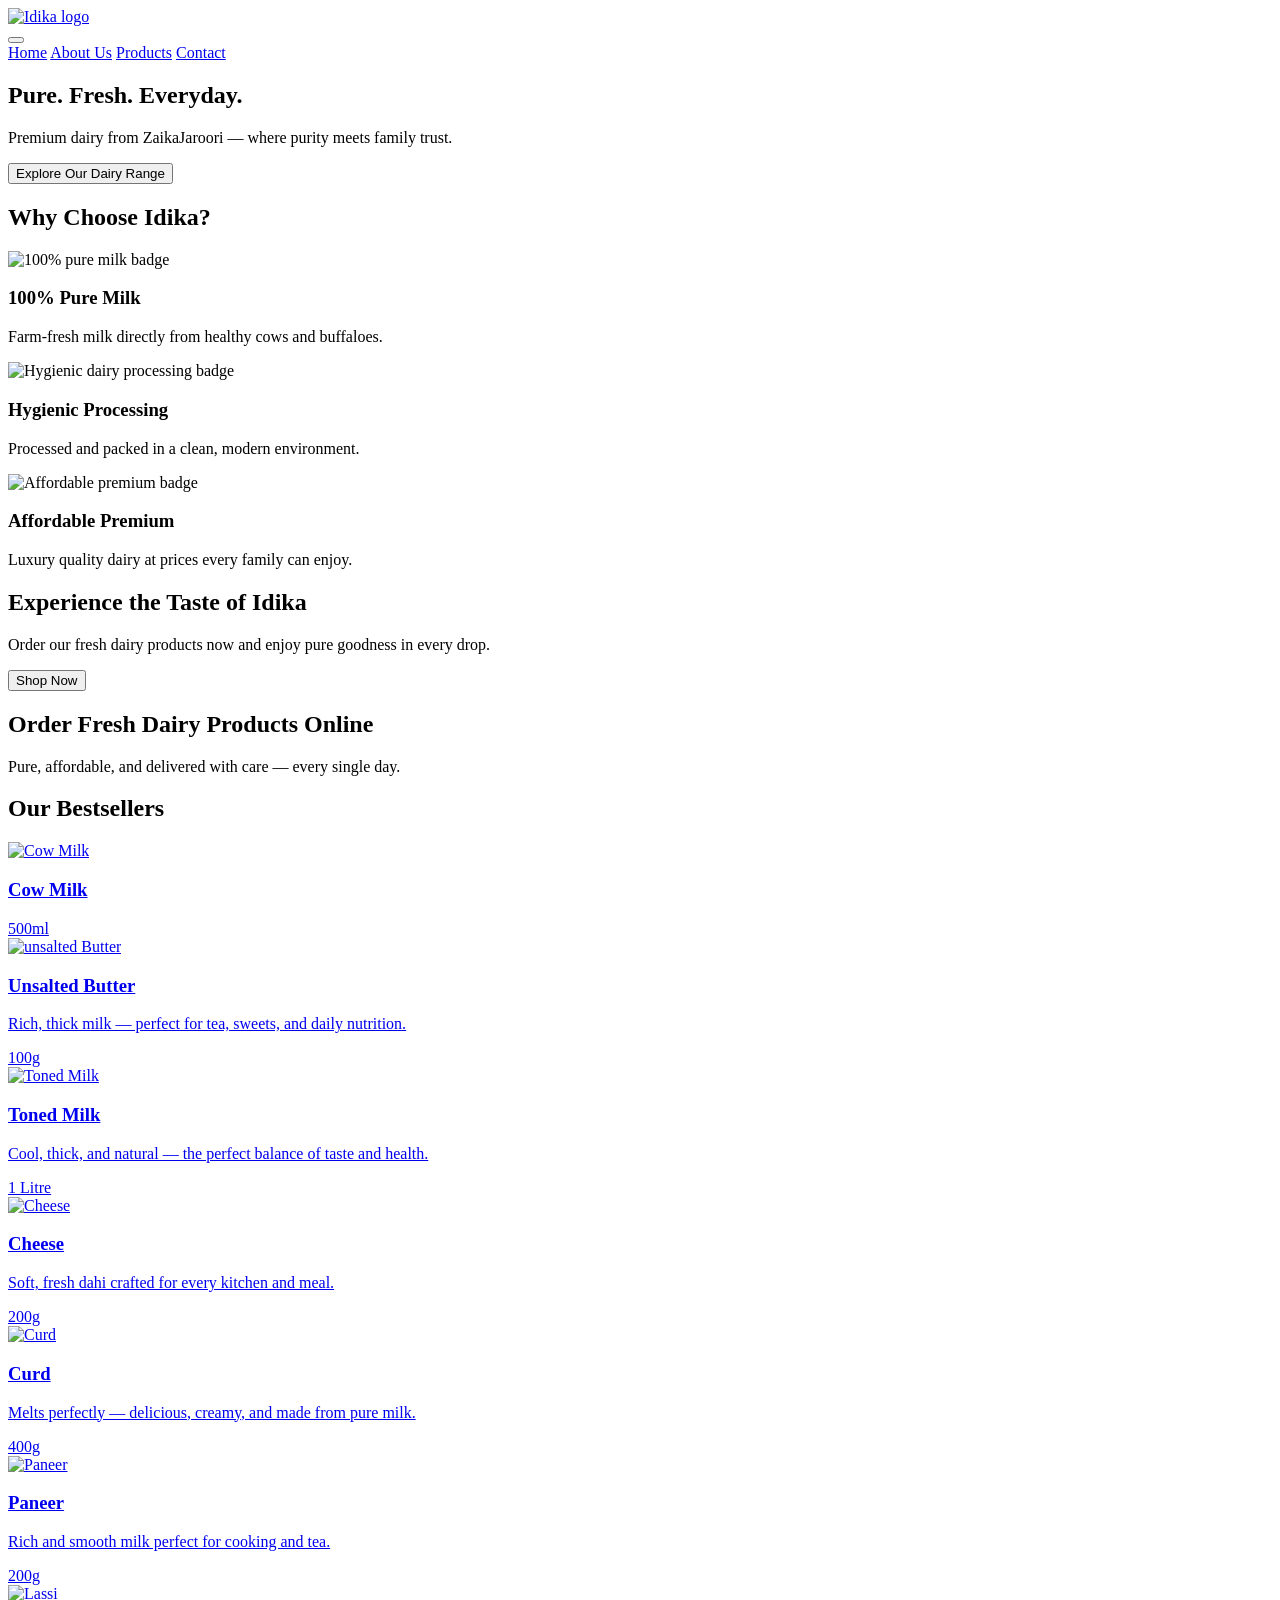
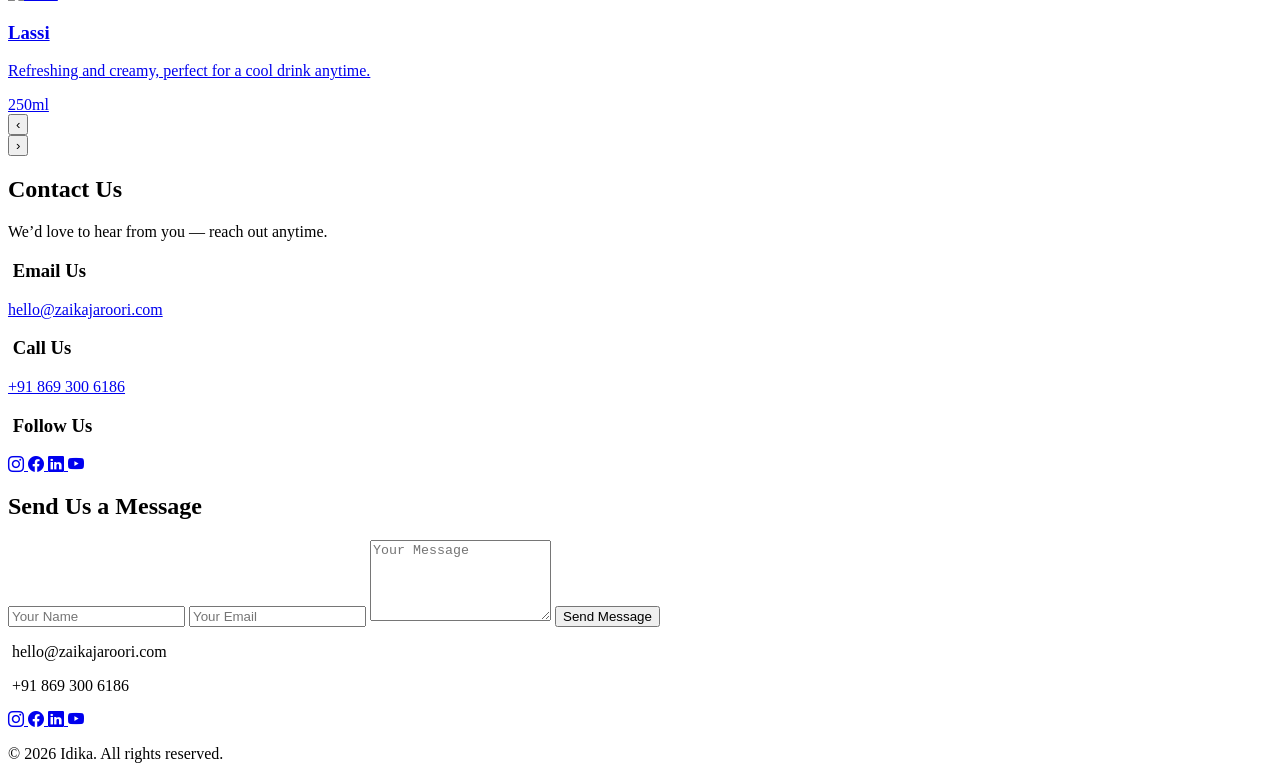
==== index.html @ f8cdfc51 "Add files via upload" ====
<!DOCTYPE html>
<html lang="en">

<head>
    <meta charset="UTF-8">
    <meta name="viewport" content="width=device-width, initial-scale=1.0">
    <title>Idika | Pure. Fresh. Everyday.</title>
    <link rel="icon" type="image/x-icon" href="/our-brands/idika/assets/images/favicon.png">
    <!-- Bootstrap Icons CDN -->
    <link rel="stylesheet" href="https://cdn.jsdelivr.net/npm/bootstrap-icons@1.10.5/font/bootstrap-icons.css">
    <link rel="stylesheet" href="/our-brands/idika/assets/css/style.css">

</head>

<body>

    <header>
        <div class="header-inner">
            <div class="logo">
                <a href="/our-brands/idika/index.html">
                    <img src="/our-brands/idika/assets/images/logo.png" alt="Idika logo">
                </a>
            </div>
            <button class="nav-toggle" aria-expanded="false" aria-label="Toggle navigation">
                <span></span>
                <span></span>
                <span></span>
            </button>
            <nav>
                <a class="active" aria-current="page" href="/our-brands/idika/index.html">Home</a>
                <a href="/our-brands/idika/about-us/about-us.html">About Us</a>
                <a href="/our-brands/idika/products/products.html">Products</a>
                <!--<a href="#shop-online">Shop Online</a>-->
                <a href="/our-brands/idika/contact/contact.html">Contact</a>
            </nav>
        </div>
    </header>

  

    <div class="hero" id="about">
        <h2>Pure. Fresh. Everyday.</h2>
        <p>Premium dairy from ZaikaJaroori — where purity meets family trust.</p>
        <button onclick="location.href='/products'">Explore Our Dairy Range</button>
    </div>

    <section>
        <h2>Why Choose Idika?</h2>
        <div class="features">
            <div class="feature">
                <img class="feature-badge" src="/our-brands/idika/assets/images/100%25-pure-milk-badge.png"
                    alt="100% pure milk badge">
                <h3>100% Pure Milk</h3>
                <p>Farm-fresh milk directly from healthy cows and buffaloes.</p>
            </div>
            <div class="feature">
                <img class="feature-badge" src="/our-brands/idika/assets/images/hygienic-dairy-processing-badge.png"
                    alt="Hygienic dairy processing badge">
                <h3>Hygienic Processing</h3>
                <p>Processed and packed in a clean, modern environment.</p>
            </div>
            <div class="feature">
                <img class="feature-badge" src="/our-brands/idika/assets/images/affordable-premium-dairy-badge.png"
                    alt="Affordable premium badge">
                <h3>Affordable Premium</h3>
                <p>Luxury quality dairy at prices every family can enjoy.</p>
            </div>
        </div>
    </section>

    <div class="cta">
        <h2>Experience the Taste of Idika</h2>
        <p>Order our fresh dairy products now and enjoy pure goodness in every drop.</p>
        <button onclick="location.href='/shop'">Shop Now</button>
    </div>

    <div class="product-banner" id="products">
        <h2>Order Fresh Dairy Products Online</h2>
        <p>Pure, affordable, and delivered with care — every single day.</p>
    </div>


    <div class="carousels-container">

        <h2>Our Bestsellers</h2>
        <div class="carousel-stage" id="carousel-stage">
            <div class="carousel-card" id="card-0">
                <a class="carousel-product" href="/our-brands/idika/products/cow-milk.html">
                    <img src="/our-brands/idika/assets/images/idika-cow-milk.png" alt="Cow Milk">
                    <div class="product-info">
                        <h3>Cow Milk</h3>
                        <p></p>
                        <span>500ml</span>
                    </div>
                </a>
            </div>
            <div class="carousel-card" id="card-1">
                <a class="carousel-product" href="/our-brands/idika/products/unsalted-butter.html">
                    <img src="/our-brands/idika/assets/images/idika-unsalted-butter.png" alt="unsalted Butter">
                    <div class="product-info">
                        <h3>Unsalted Butter</h3>
                        <p>Rich, thick milk — perfect for tea, sweets, and daily nutrition.</p>
                        <span>100g</span>
                    </div>
                </a>
            </div>
            <div class="carousel-card" id="card-2">
                <a class="carousel-product" href="/our-brands/idika/products/toned-milk.html">
                    <img src="/our-brands/idika/assets/images/idika-toned-milk.png" alt="Toned Milk">
                    <div class="product-info">
                        <h3>Toned Milk</h3>
                        <p>Cool, thick, and natural — the perfect balance of taste and health.</p>
                        <span>1 Litre</span>
                    </div>
                </a>
            </div>
            <div class="carousel-card" id="card-3">
                <a class="carousel-product" href="/our-brands/idika/products/cheese.html">
                    <img src="/our-brands/idika/assets/images/idika-cheese.png" alt="Cheese">
                    <div class="product-info">
                        <h3>Cheese</h3>
                        <p>Soft, fresh dahi crafted for every kitchen and meal.</p>
                        <span>200g</span>
                    </div>
                </a>
            </div>
            <div class="carousel-card" id="card-4">
                <a class="carousel-product" href="/our-brands/idika/products/curd.html">
                    <img src="/our-brands/idika/assets/images/idika-curd.png" alt="Curd">
                    <div class="product-info">
                        <h3>Curd</h3>
                        <p>Melts perfectly — delicious, creamy, and made from pure milk.</p>
                        <span>400g</span>
                    </div>
                </a>
            </div>
            <div class="carousel-card" id="card-5">
                <a class="carousel-product" href="/our-brands/idika/products/paneer.html">
                    <img src="/our-brands/idika/assets/images/idika-paneer.png" alt="Paneer">
                    <div class="product-info">
                        <h3>Paneer</h3>
                        <p>Rich and smooth milk perfect for cooking and tea.</p>
                        <span>200g</span>
                    </div>
                </a>
            </div>
            <div class="carousel-card" id="card-6">
                <a class="carousel-product" href="/our-brands/idika/products/lassi.html">
                    <img src="/our-brands/idika/assets/images/idika-lassi.png" alt="Lassi">
                    <div class="product-info">
                        <h3>Lassi</h3>
                        <p>Refreshing and creamy, perfect for a cool drink anytime.</p>
                        <span>250ml</span>
                    </div>
                </a>
            </div>
        </div>

        <div class="carousel-controls">
            <button id="prev-btn" class="nav-btn">‹</button>

            <div class="pagination-indicators" id="pagination-dots">
            </div>

            <button id="next-btn" class="nav-btn">›</button>
        </div>
    </div>
    <script>
        const stage = document.getElementById("carousel-stage");
        const cards = Array.from(stage.querySelectorAll(".carousel-card"));
        const dotsContainer = document.getElementById("pagination-dots");
        let activeIndex = 0;
        const total = cards.length;

        // 1. Initial Render (Run Once)
        function init() {
            cards.forEach((card, index) => {
                card.id = `card-${index}`;

                const link = card.querySelector('a.carousel-product');
                card.addEventListener('click', () => {
                    if (link && link.href) {
                        window.open(link.href, '_self');
                    } else {
                        activeIndex = index;
                        update();
                    }
                });

                const dot = document.createElement("div");
                dot.className = "dot";
                dot.id = `dot-${index}`;
                dot.onclick = () => {
                    activeIndex = index;
                    update();
                };
                dotsContainer.appendChild(dot);
            });

            update(); // First placement
        }

        // 2. The "Update" function (Triggers the smooth transition)
        function update() {
            cards.forEach((_, index) => {
                const card = document.getElementById(`card-${index}`);
                const dot = document.getElementById(`dot-${index}`);

                // Circular Offset Math
                let offset = index - activeIndex;
                if (offset > Math.floor(total / 2)) offset -= total;
                if (offset < -Math.floor(total / 2)) offset += total;

                // Apply classes based on offset
                let positionClass = "hidden";
                if (offset === 0) positionClass = "active";
                else if (offset === -1) positionClass = "left";
                else if (offset === 1) positionClass = "right";
                else if (offset < -1) positionClass = "far-left";
                else if (offset > 1) positionClass = "far-right";

                card.className = `carousel-card ${positionClass}`;
                dot.className = `dot ${index === activeIndex ? "active" : ""}`;
            });
        }

        // Navigation
        const next = () => {
            activeIndex = (activeIndex + 1) % total;
            update();
        };
        const prev = () => {
            activeIndex = (activeIndex - 1 + total) % total;
            update();
        };

        document.getElementById("next-btn").onclick = next;
        document.getElementById("prev-btn").onclick = prev;

        // Autoplay for 3D carousel
        let autoplayInterval = null;
        function startAutoplay() {
            if (autoplayInterval) return;
            autoplayInterval = setInterval(next, 4000);
        }
        function stopAutoplay() {
            clearInterval(autoplayInterval);
            autoplayInterval = null;
        }
        // Pause on hover
        const carouselsContainer = document.querySelector('.carousels-container');
        if (carouselsContainer) {
            carouselsContainer.addEventListener('mouseenter', stopAutoplay);
            carouselsContainer.addEventListener('mouseleave', startAutoplay);
        }

        // Keyboard Support
        window.addEventListener("keydown", (e) => {
            if (e.key === "ArrowRight") next();
            if (e.key === "ArrowLeft") prev();
        });

        init();
        startAutoplay();

    </script>


    <div class="hero" id="contact">
        <h2>Contact Us</h2>
        <p>We’d love to hear from you — reach out anytime.</p>
    </div>

    <section class="contact-info">
        <div class="contact-card">
            <h3> <img src="/our-brands/idika/assets/images/email-us.png" alt=""> Email Us</h3>
            <p><a href="mailto:hello@zaikajaroori.com">hello@zaikajaroori.com</a></p>
        </div>

        <div class="contact-card">
            <h3> <img src="/our-brands/idika/assets/images/call-us.png" alt=""> Call Us</h3>
            <p><a href="tel:+918693006186">+91 869 300 6186</a></p>
        </div>

        <div class="contact-card">
            <h3> <img src="/our-brands/idika/assets/images/follow-us.png" alt=""> Follow Us</h3>
            <p>
                <a aria-label="Instagram" href="https://www.instagram.com/Zaikajaroori" target="_blank">
                    <i class="bi bi-instagram social-icon" aria-hidden="true"></i>
                </a>
                <a aria-label="Facebook" href="https://www.facebook.com/Zaikajaroori" target="_blank">
                    <i class="bi bi-facebook social-icon" aria-hidden="true"></i>
                </a>
                <a aria-label="LinkedIn" href="https://www.linkedin.com/company/Zaikajaroori" target="_blank">
                    <i class="bi bi-linkedin social-icon" aria-hidden="true"></i>
                </a>
                <a aria-label="YouTube" href="https://www.youtube.com/@Zaikajaroori" target="_blank">
                    <i class="bi bi-youtube social-icon" aria-hidden="true"></i>
                </a>
            </p>
        </div>
    </section>

    <section class="form-section">
        <h2>Send Us a Message</h2>
        <form onsubmit="event.preventDefault(); alert('Message sent successfully!');">
            <input type="text" placeholder="Your Name" required>
            <input type="email" placeholder="Your Email" required>
            <textarea rows="5" placeholder="Your Message" required></textarea>
            <button type="submit">Send Message</button>
        </form>

    </section>

    <footer>
        <p> <img src="/our-brands/idika/assets/images/email-us.png" alt=""> hello@zaikajaroori.com </p>
        <p> <img src="/our-brands/idika/assets/images/call-us.png" alt=""> +91 869 300 6186</p>
        <p>
            <a aria-label="Instagram" href="https://www.instagram.com/Zaikajaroori" target="_blank">
                <i class="bi bi-instagram social-icon" aria-hidden="true"></i>
            </a>
            <a aria-label="Facebook" href="https://www.facebook.com/Zaikajaroori" target="_blank">
                <i class="bi bi-facebook social-icon" aria-hidden="true"></i>
            </a>
            <a aria-label="LinkedIn" href="https://www.linkedin.com/company/Zaikajaroori" target="_blank">
                <i class="bi bi-linkedin social-icon" aria-hidden="true"></i>
            </a>
            <a aria-label="YouTube" href="https://www.youtube.com/@Zaikajaroori" target="_blank">
                <i class="bi bi-youtube social-icon" aria-hidden="true"></i>
            </a>
        </p>
        <p>© 2026 Idika. All rights reserved.</p>
    </footer>

    <script src="assets/js/script.js"></script>

</body>


</html>
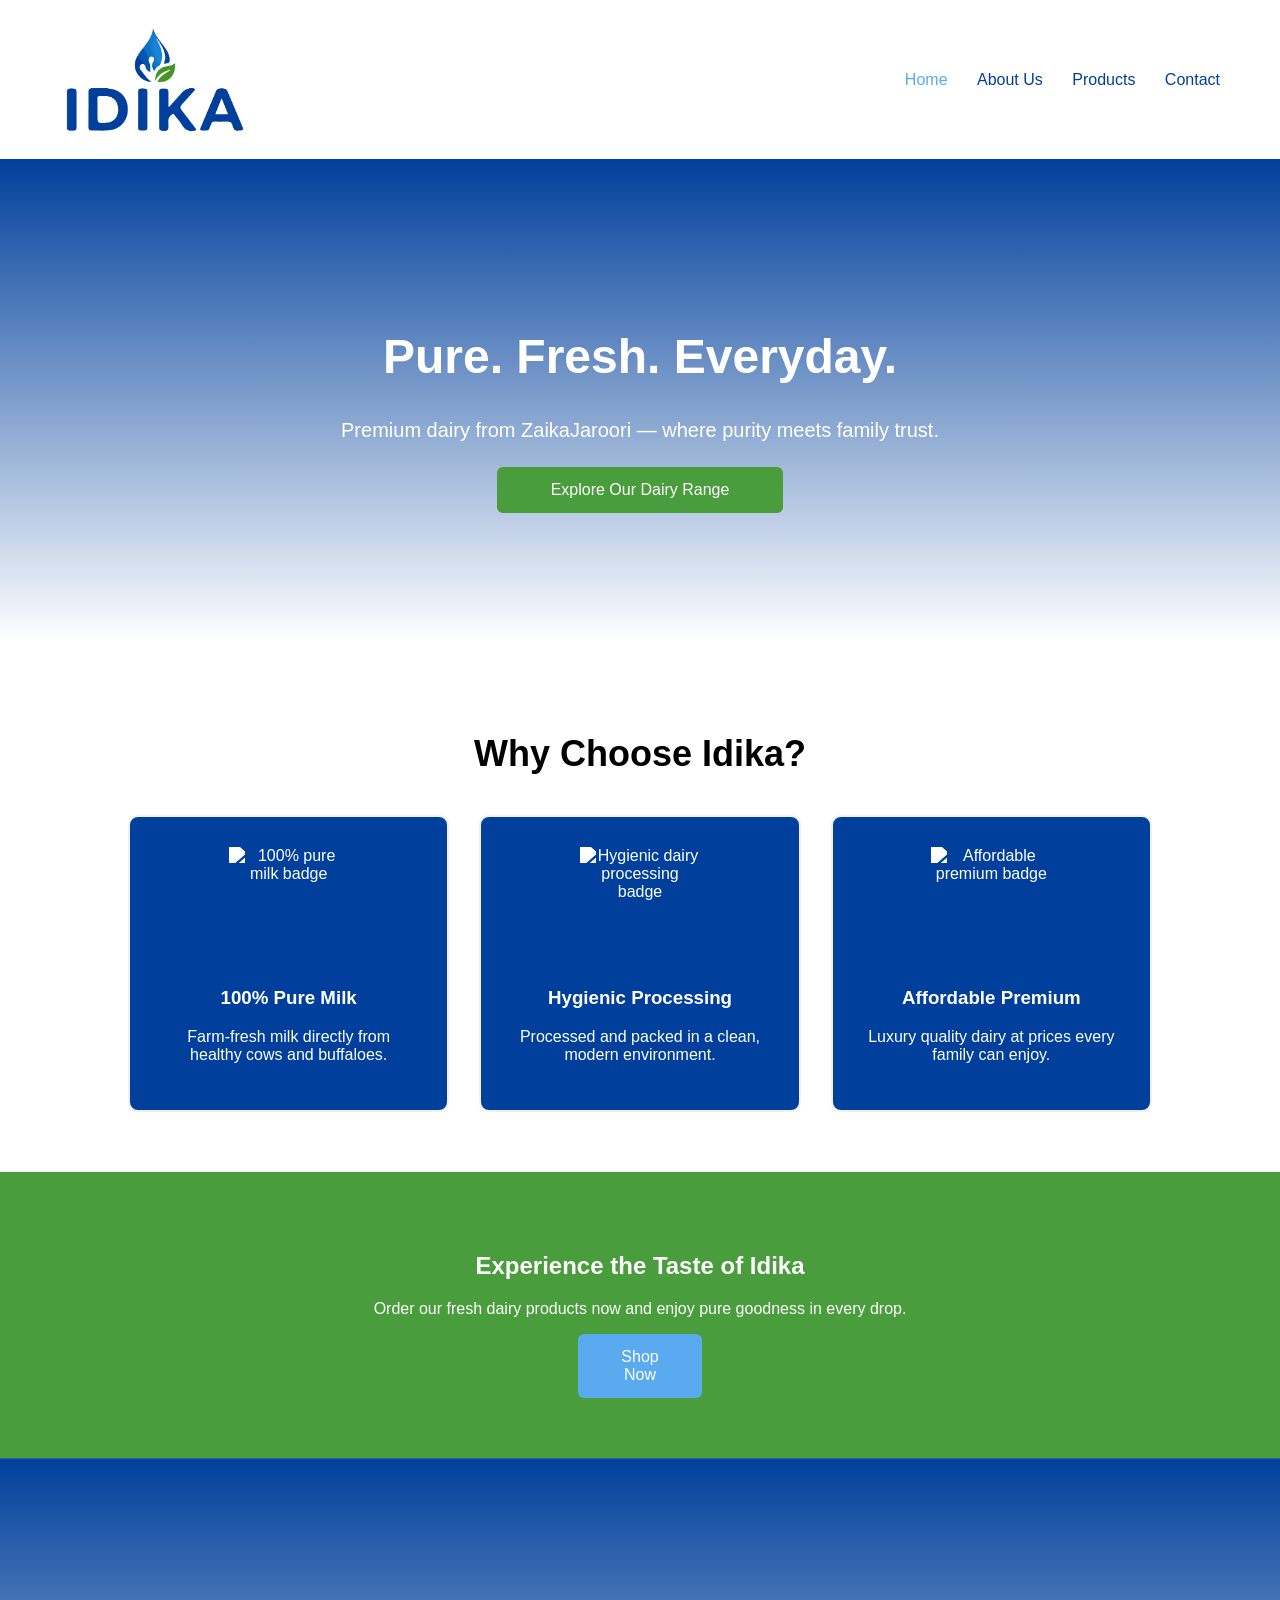
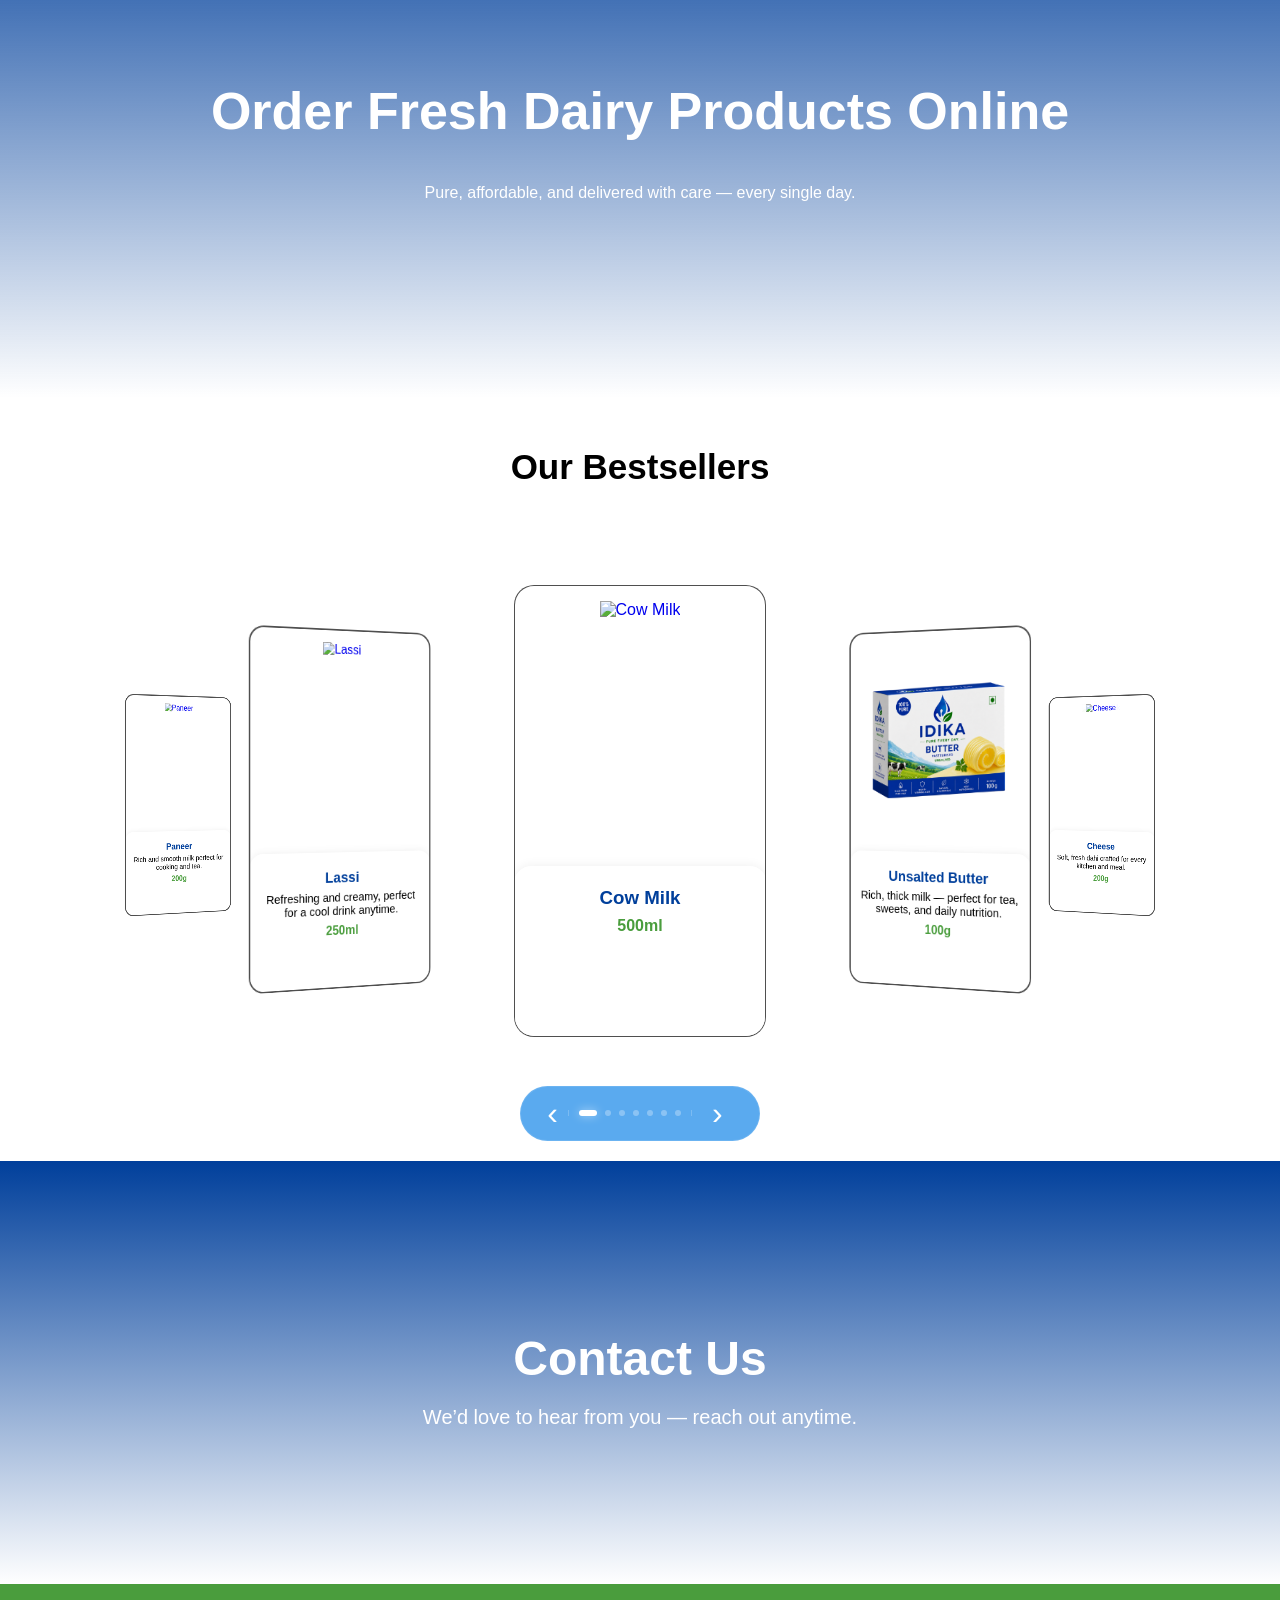
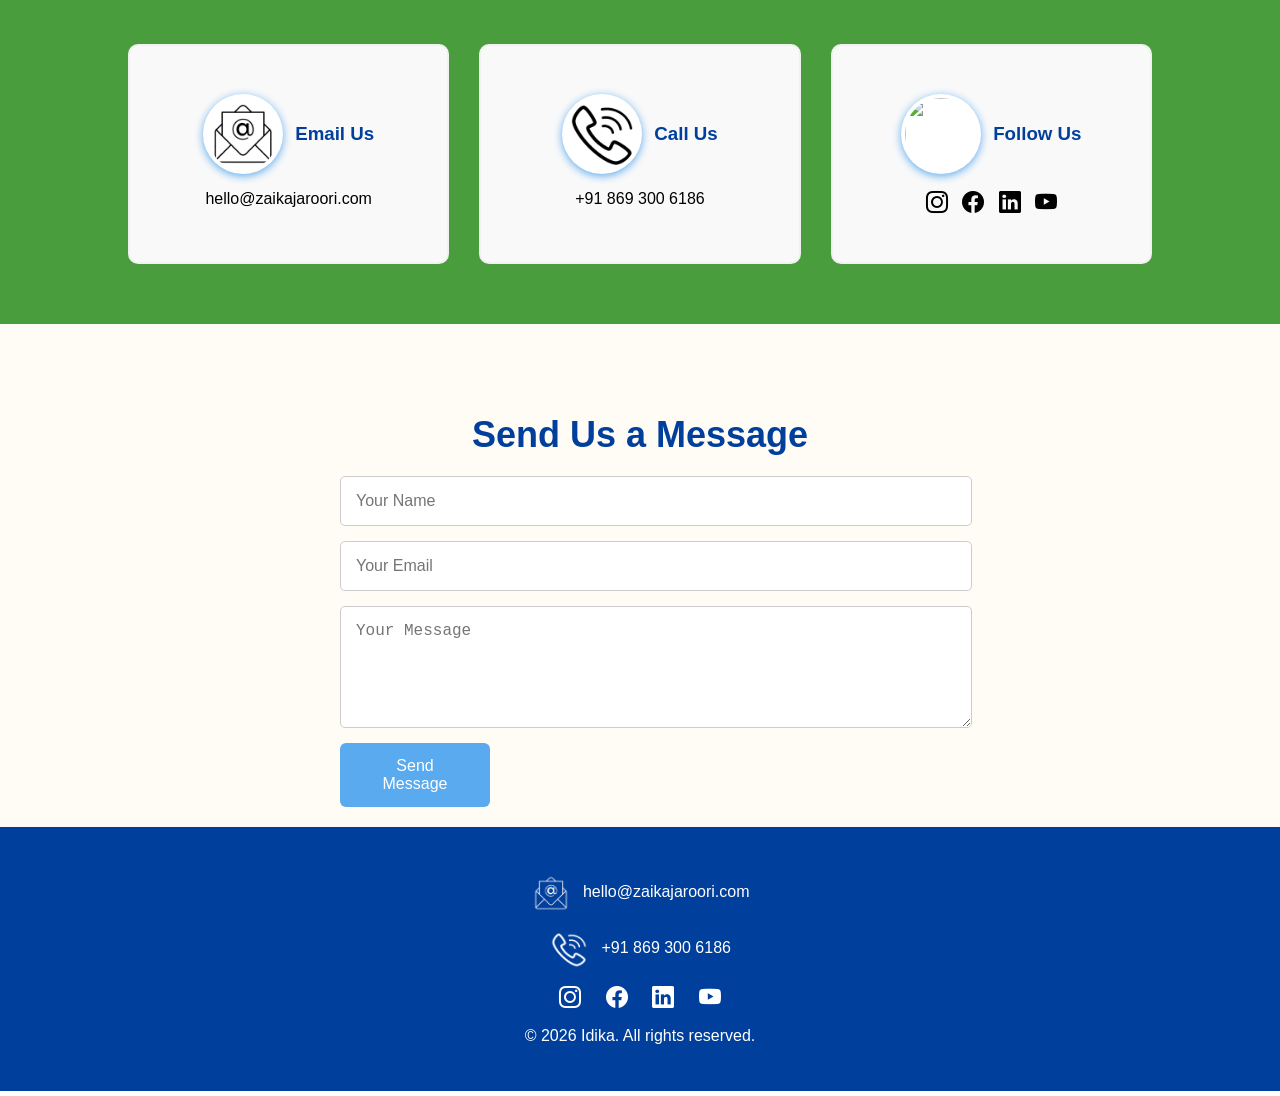
==== commit 83ebeb16: "Add files via upload" ====
--- a/index.html
+++ b/index.html
@@ -5,10 +5,10 @@
     <meta charset="UTF-8">
     <meta name="viewport" content="width=device-width, initial-scale=1.0">
     <title>Idika | Pure. Fresh. Everyday.</title>
-    <link rel="icon" type="image/x-icon" href="/our-brands/idika/assets/images/favicon.png">
+    <link rel="icon" type="image/x-icon" href="./assets/images/favicon.png">
     <!-- Bootstrap Icons CDN -->
     <link rel="stylesheet" href="https://cdn.jsdelivr.net/npm/bootstrap-icons@1.10.5/font/bootstrap-icons.css">
-    <link rel="stylesheet" href="/our-brands/idika/assets/css/style.css">
+    <link rel="stylesheet" href="./assets/css/style.css">
 
 </head>
 
@@ -17,8 +17,8 @@
     <header>
         <div class="header-inner">
             <div class="logo">
-                <a href="/our-brands/idika/index.html">
-                    <img src="/our-brands/idika/assets/images/logo.png" alt="Idika logo">
+                <a href="./index.html">
+                    <img src="./assets/images/logo.png" alt="Idika logo">
                 </a>
             </div>
             <button class="nav-toggle" aria-expanded="false" aria-label="Toggle navigation">
@@ -27,11 +27,11 @@
                 <span></span>
             </button>
             <nav>
-                <a class="active" aria-current="page" href="/our-brands/idika/index.html">Home</a>
-                <a href="/our-brands/idika/about-us/about-us.html">About Us</a>
-                <a href="/our-brands/idika/products/products.html">Products</a>
+                <a class="active" aria-current="page" href="./index.html">Home</a>
+                <a href="./about-us/about-us.html">About Us</a>
+                <a href="./products/products.html">Products</a>
                 <!--<a href="#shop-online">Shop Online</a>-->
-                <a href="/our-brands/idika/contact/contact.html">Contact</a>
+                <a href="./contact/contact.html">Contact</a>
             </nav>
         </div>
     </header>
@@ -96,7 +96,7 @@
             </div>
             <div class="carousel-card" id="card-1">
                 <a class="carousel-product" href="/our-brands/idika/products/unsalted-butter.html">
-                    <img src="/our-brands/idika/assets/images/idika-unsalted-butter.png" alt="unsalted Butter">
+                    <img src="./assets/images/idika-unsalted-butter.png" alt="unsalted Butter">
                     <div class="product-info">
                         <h3>Unsalted Butter</h3>
                         <p>Rich, thick milk — perfect for tea, sweets, and daily nutrition.</p>
@@ -273,12 +273,12 @@
 
     <section class="contact-info">
         <div class="contact-card">
-            <h3> <img src="/our-brands/idika/assets/images/email-us.png" alt=""> Email Us</h3>
+            <h3> <img src="./assets/images/email-us.png" alt=""> Email Us</h3>
             <p><a href="mailto:hello@zaikajaroori.com">hello@zaikajaroori.com</a></p>
         </div>
 
         <div class="contact-card">
-            <h3> <img src="/our-brands/idika/assets/images/call-us.png" alt=""> Call Us</h3>
+            <h3> <img src="./assets/images/call-us.png" alt=""> Call Us</h3>
             <p><a href="tel:+918693006186">+91 869 300 6186</a></p>
         </div>
 
@@ -313,8 +313,8 @@
     </section>
 
     <footer>
-        <p> <img src="/our-brands/idika/assets/images/email-us.png" alt=""> hello@zaikajaroori.com </p>
-        <p> <img src="/our-brands/idika/assets/images/call-us.png" alt=""> +91 869 300 6186</p>
+        <p> <img src="./assets/images/email-us.png" alt=""> hello@zaikajaroori.com </p>
+        <p> <img src="./assets/images/call-us.png" alt=""> +91 869 300 6186</p>
         <p>
             <a aria-label="Instagram" href="https://www.instagram.com/Zaikajaroori" target="_blank">
                 <i class="bi bi-instagram social-icon" aria-hidden="true"></i>
--- a/assets/css/style.css
+++ b/assets/css/style.css
@@ -0,0 +1,2354 @@
+/* Carousel Styles */
+
+
+:root {
+    --glass: rgba(255, 255, 255, 0.1);
+    --glass-border: rgba(255, 255, 255, 0.2);
+    --blur: blur(20px);
+    /* This variable controls the horizontal "spread" */
+    --shift-x: 20vw;
+}
+
+.carousels-container {
+    display: flex;
+    flex-direction: column;
+    align-items: center;
+    justify-content: center;
+    height: max-content;
+    background: #fff;
+    perspective: 2000px;
+    /* Increased for better depth on wide screens */
+    overflow: hidden;
+    color: #000;
+    width: 100%;
+    padding-bottom: 20px;
+}
+
+.carousels-container h2 {
+    font-size: 35px;
+    padding: 20px 0;
+}
+
+.carousel-stage {
+    position: relative;
+    width: 100%;
+    max-width: 1200px;
+    /* Occupy full width inside the container and avoid viewport overflow */
+    height: 550px;
+    display: flex;
+    align-items: center;
+    justify-content: center;
+    transform-style: preserve-3d;
+}
+
+.carousel-card {
+    position: absolute;
+    width: 342px;
+    height: 450px;
+    background: rgb(255 255 255 / 96%);
+    -webkit-backdrop-filter: var(--blur);
+    border: 2px solid #000000b0;
+    border-radius: 32px;
+    transition: all 0.8s cubic-bezier(0.2, 0.8, 0.2, 1);
+    cursor: pointer;
+    overflow: hidden;
+}
+
+.carousel-card .carousel-product {
+    position: relative;
+    display: flex;
+    flex-direction: column;
+    align-items: center;
+    justify-content: flex-start;
+    height: 100%;
+    box-sizing: border-box;
+}
+
+.carousel-card .carousel-product,
+.carousel-card .carousel-product * {
+    text-decoration: none !important;
+}
+
+.carousel-card .carousel-product img {
+    width: auto;
+    height: 70%;
+    max-width: 90%;
+    max-height: 250px;
+    display: block;
+    margin: 15px auto;
+    object-fit: contain;
+}
+
+.carousel-card .carousel-product .product-info {
+    flex: 3 0 0;
+    width: 90%;
+    margin-top: 0;
+    position: static;
+    background: rgba(255, 255, 255, 0.95);
+    padding: 16px 14px;
+    box-shadow: 0 -2px 10px rgba(0, 0, 0, 0.05);
+    border-radius: 18px;
+    text-align: center;
+    text-decoration: none;
+}
+
+.carousel-card .carousel-product .product-info a {
+    text-decoration: none;
+    color: inherit;
+}
+
+/* --- 3D TRANSFORM STATES --- */
+
+.carousel-card.active {
+    z-index: 10;
+    border: 1px solid #000000b0;
+    backdrop-filter: none;
+}
+
+.carousel-card.left {
+    transform: translate3d(calc(var(--shift-x) * -1), 0, -150px) rotateY(35deg) scale(0.85);
+    z-index: 5;
+}
+
+.carousel-card.right {
+    transform: translate3d(var(--shift-x), 0, -150px) rotateY(-35deg) scale(0.85);
+    z-index: 5;
+}
+
+.carousel-card.far-left {
+    transform: translate3d(calc(var(--shift-x) * -1.8), 0, -500px) rotateY(45deg) scale(0.6);
+    z-index: 1;
+}
+
+.carousel-card.far-right {
+    transform: translate3d(calc(var(--shift-x) * 1.8), 0, -500px) rotateY(-45deg) scale(0.6);
+    z-index: 1;
+}
+
+.carousel-card.hidden {
+    transform: translate3d(0, 0, -1000px) scale(0.1);
+}
+
+/* Bottom Controls */
+.carousel-controls {
+    display: flex;
+    align-items: center;
+    background: #5AAAEF;
+    padding: 8px 16px;
+    border-radius: 100px;
+    border: 1px solid rgba(255, 255, 255, 0.1);
+    gap: 0px;
+}
+
+/* Card Inner Styling */
+.carousel-card .card-image {
+    height: 80%;
+    margin: 0 10px 0;
+    background-size: contain;
+    background-position: center;
+    position: relative;
+    padding: 15px;
+}
+
+.expand-badge {
+    background: rgba(255, 255, 255, 0.2);
+    backdrop-filter: blur(5px);
+    padding: 5px 15px;
+    border-radius: 20px;
+    font-size: 0.8rem;
+    width: fit-content;
+    margin: 0 auto;
+}
+
+.card-content {
+    padding: 15px 10px;
+    flex-grow: 1;
+    background: linear-gradient(to bottom, transparent, rgba(0, 0, 0, 0.4));
+}
+
+.card-header {
+    display: flex;
+    justify-content: space-between;
+    align-items: center;
+    margin-bottom: 5px;
+}
+
+.card-footer {
+    font-size: 12px;
+}
+
+.card-content p {
+    font-size: 12px;
+    font-style: italic;
+    margin-top: 4px;
+    margin-bottom: 4px;
+    margin-left: 0;
+    margin-right: 0;
+}
+
+.card-header h3 {
+    margin: 0;
+    font-size: 16px;
+}
+
+.tag-pill {
+    background: rgba(255, 255, 255, 0.1);
+    padding: 4px 12px;
+    border-radius: 4px;
+    font-size: 11px;
+    text-transform: uppercase;
+    letter-spacing: 1px;
+}
+
+.nav-btn {
+    background: none;
+    border: none;
+    color: white;
+    font-size: 2rem;
+    cursor: pointer;
+    padding: 0 10px;
+}
+
+.user-badge {
+    display: flex;
+    align-items: center;
+    gap: 10px;
+    border-left: 1px solid var(--glass-border);
+    border-right: 1px solid var(--glass-border);
+    padding: 0 20px;
+}
+
+.user-badge img {
+    width: 30px;
+    height: 30px;
+    border-radius: 50%;
+}
+
+/*Pagination : dots to track cards styling */
+.pagination-indicators {
+    display: flex;
+    gap: 8px;
+    align-items: center;
+    padding: 0 10px;
+    border-left: 1px solid var(--glass-border);
+    border-right: 1px solid var(--glass-border);
+    margin: 0 10px;
+}
+
+.dot {
+    width: 6px;
+    height: 6px;
+    background: rgba(255, 255, 255, 0.3);
+    border-radius: 50%;
+    cursor: pointer;
+    transition: all 0.4s cubic-bezier(0.4, 0, 0.2, 1);
+}
+
+.dot.active {
+    background: #fff;
+    width: 18px;
+    border-radius: 10px;
+    box-shadow: 0 0 10px rgba(255, 255, 255, 0.5);
+}
+
+/* Hover effect to show interactivity */
+.dot:hover:not(.active) {
+    background: rgba(255, 255, 255, 0.6);
+    transform: scale(1.2);
+}
+
+/* Ensure the control bar grows with the number of dots */
+.carousel-controls {
+    min-width: fit-content;
+    max-width: 90vw;
+}
+
+
+.bestseller-carousel {
+    position: relative;
+    margin: 40px 0;
+    width: 100%;
+    left: 0;
+    right: 0;
+    transform: none;
+    overflow: hidden;
+    box-sizing: border-box;
+}
+
+.carousel-track {
+    display: flex;
+    transition: transform 0.6s cubic-bezier(.4, 0, .2, 1);
+    width: 100%;
+    padding: 30px 0;
+    gap: 30px;
+    box-sizing: border-box;
+}
+
+.carousel-track .carousel-product {
+    flex: 0 0 25%;
+    max-width: 25%;
+    box-sizing: border-box;
+    padding: 20px 10px;
+    display: flex;
+    flex-direction: column;
+    align-items: center;
+    justify-content: center;
+}
+
+.carousel-btn {
+    position: absolute;
+    top: 50%;
+    transform: translateY(-50%);
+    background: #5AAAEF;
+    color: #fff;
+    border: none;
+    font-size: 1.2rem;
+    padding: 10px;
+    cursor: pointer;
+    z-index: 2;
+    border-radius: 50%;
+    opacity: 0.85;
+    width: 40px;
+}
+
+.carousel-btn.prev {
+    left: 10px;
+}
+
+.carousel-btn.next {
+    right: 20px;
+}
+
+.carousel-dots {
+    text-align: center;
+    margin-top: 18px;
+}
+
+.carousel-dots .dot {
+    display: inline-block;
+    width: 12px;
+    height: 12px;
+    margin: 0 5px;
+    background: #ccc;
+    border-radius: 50%;
+    cursor: pointer;
+    transition: background 0.3s;
+}
+
+.carousel-dots .dot.active {
+    background: #5AAAEF;
+}
+
+/* Fixed left-side icon (contact) */
+#pageFixedIcon {
+    position: fixed;
+    left: 18px;
+    top: 50%;
+    transform: translateY(-50%);
+    z-index: 1000;
+    /* Ensure popups (z-index:9999) appear above this icon */
+    display: flex;
+    align-items: center;
+    justify-content: center;
+    width: 60px;
+    height: 60px;
+    background: #fff;
+    border-radius: 50%;
+    box-shadow: 0 6px 18px rgba(0, 0, 0, 0.18);
+    border: 2px solid #d4103a;
+}
+
+#pageFixedIcon img {
+    width: 36px;
+    height: 36px;
+    object-fit: contain;
+}
+
+/* Hover/focus label: show site name next to the circular icon without hiding the image */
+#pageFixedIcon {
+    position: fixed;
+    /* existing properties above... */
+}
+
+#pageFixedIcon::after {
+    content: 'Brand Website';
+    position: absolute;
+    left: 60px;
+    /* place to the right of the circle */
+    top: 50%;
+    transform: translateY(-50%);
+    background: rgba(10, 31, 68, 0.95);
+    /* match theme */
+    color: #fff;
+    padding: 8px 12px;
+    border-radius: 6px;
+    white-space: nowrap;
+    font-size: 14px;
+    font-weight: 600;
+    opacity: 0;
+    pointer-events: none;
+    transition: opacity 0.18s ease, transform 0.18s ease;
+    z-index: 1200;
+}
+
+/* show on hover or keyboard focus */
+#pageFixedIcon:hover::after,
+#pageFixedIcon:focus::after,
+#pageFixedIcon:focus-within::after {
+    opacity: 1;
+    transform: translateY(-50%) translateX(4px);
+}
+
+/* ensure the image doesn't hide — increase stacking context so image sits on top of circle content */
+#pageFixedIcon img {
+    position: relative;
+    z-index: 1300;
+}
+
+
+/* Mobile View Fix */
+@media (min-width: 412px) and (max-width: 767px) {
+    #pageFixedIcon::after {
+        left: 0;
+        top: -42px;
+        transform: translateY(0) translateX(0);
+        font-size: 13px;
+        padding: 6px 10px;
+    }
+
+    #pageFixedIcon {
+        right: 14px;
+        top: auto;
+        bottom: 18px;
+        transform: none;
+    }
+}
+
+body {
+    margin: 0;
+    font-family: "Poppins", sans-serif;
+    background-color: #ffffff;
+    color: #000;
+}
+
+header {
+    color: white;
+    padding: 10px 30px;
+    display: flex;
+    justify-content: space-between;
+    align-items: center;
+}
+
+header h1 {
+    margin: 0;
+    font-size: 32px;
+    font-weight: 700;
+}
+
+nav a {
+    color: #003F9B;
+    text-decoration: none;
+    margin-left: 25px;
+    font-weight: 500;
+    transition: color 0.2s ease, text-decoration-color 0.2s ease;
+}
+
+nav a:hover,
+nav a:focus-visible {
+    color: #4A9D3D;
+}
+
+nav a.active {
+    color: #5AAAEF;
+}
+
+nav a:active {
+    color: #4A9D3D;
+}
+
+section h2 {
+    font-size: 22px;
+}
+
+.product-banner {
+    background: linear-gradient(rgb(0, 63, 155), rgb(255 255 255 / 15%)), url(/our-brands/idika/assets/images/product-banner-1.png);
+    background-size: cover;
+    background-position: center;
+    text-align: center;
+    color: white;
+    padding: 180px 20px !important;
+}
+
+.product-banner h2 {
+    font-size: 52px;
+}
+
+
+.hero {
+    background: linear-gradient(rgb(0, 63, 155), rgb(255 255 255 / 15%)), url(/our-brands/idika/assets/images/hero-banner-1.png);
+    background-size: cover;
+    background-position: center;
+    text-align: center;
+    color: white;
+    padding: 130px 20px !important;
+}
+
+#about.hero {
+    box-sizing: border-box;
+    display: flex;
+    height: 100%;
+    flex-direction: column;
+    align-items: center;
+    justify-content: flex-start;
+    padding: 40px 20px;
+}
+
+.hero h2 {
+    font-size: 48px;
+    margin-bottom: 15px;
+}
+
+.hero p {
+    font-size: 20px;
+    margin-bottom: 25px;
+}
+
+.hero button {
+    background-color: #4A9D3D;
+    color: white;
+    border: none;
+    width: 23%;
+    padding: 15px 35px;
+    font-size: 18px;
+    border-radius: 5px;
+    cursor: pointer;
+}
+
+section {
+    padding: 60px 10%;
+    text-align: center;
+}
+
+.features {
+    display: grid;
+    grid-template-columns: repeat(auto-fit, minmax(220px, 1fr));
+    gap: 30px;
+    margin-top: 40px;
+}
+
+.feature {
+    color: #fff;
+    background-color: #003F9B;
+    border: 2px solid #f1f1f1;
+    padding: 30px;
+    border-radius: 10px;
+    transition: transform 0.3s;
+}
+
+.feature-badge {
+    display: block;
+    width: 120px;
+    height: 120px;
+    margin: 0 auto 20px;
+}
+
+img.feature-badge {
+    object-fit: contain;
+    filter: brightness(0) invert(1);
+}
+
+.feature-badge-icon {
+    display: flex;
+    align-items: center;
+    justify-content: center;
+    border-radius: 50%;
+    background-color: #fff;
+    color: #003F9B;
+    font-size: 48px;
+}
+
+.feature:hover {
+    transform: translateY(-5px);
+}
+
+.cta {
+    background-color: #4A9D3D;
+    color: white;
+    padding: 60px 20px;
+    text-align: center;
+}
+
+.products {
+    display: grid;
+    gap: 30px;
+    width: 100%;
+}
+
+.product {
+    border: 2px solid #f0f0f0;
+    border-radius: 10px;
+    overflow: hidden;
+    box-shadow: 0 2px 6px rgba(0, 0, 0, 0.1);
+    transition: transform 0.3s;
+    background: #fff;
+}
+
+.product:hover {
+    transform: translateY(-5px);
+}
+
+.product img {
+    width: 100%;
+    height: auto;
+    object-fit: fill;
+}
+
+
+.product-info h3 {
+    margin: 5px 0;
+    color: #003F9B;
+}
+
+.product-info p {
+    font-size: 15px;
+    color: #000;
+    margin: 5px 0;
+}
+
+.product-info span {
+    display: block;
+    font-weight: 600;
+    margin: 8px 0;
+    color: #4A9D3D;
+}
+
+.product-info button {
+    display: none;
+    background-color: #ff8c00;
+    color: white;
+    border: none;
+    width: 50%;
+    padding: 10px;
+    border-radius: 5px;
+    cursor: pointer;
+    transition: background 0.3s;
+}
+
+.product-infos button {
+    background-color: #ff8c00;
+    color: white;
+    border: none;
+    width: 25%;
+    padding: 10px;
+    border-radius: 5px;
+    cursor: pointer;
+    transition: background 0.3s;
+}
+
+.product-info button:hover {
+    background-color: #e57a00;
+}
+
+.product-card {
+    border: 1px solid #eee;
+    border-radius: 10px;
+    text-align: center;
+    box-shadow: 0 2px 8px rgba(0, 0, 0, 0.05);
+    background-color: #fdfdfd;
+    transition: transform 0.3s ease;
+}
+
+.product-card:hover {
+    transform: scale(1.03);
+}
+
+.product-card img {
+    width: 100%;
+    border-radius: 10px 10px 0 0;
+    height: 220px;
+    object-fit: cover;
+}
+
+.shop-grid {
+    display: grid;
+    grid-template-columns: repeat(auto-fit, minmax(250px, 1fr));
+    gap: 30px;
+    padding: 60px 10%;
+}
+
+.price {
+    color: #003F9B;
+    font-size: 18px;
+    font-weight: bold;
+    margin-bottom: 10px;
+}
+
+.form-section button {
+    width: 25%;
+}
+
+button {
+    background-color: #5AAAEF;
+    color: white;
+    border: none;
+    width: 10%;
+    padding: 10px 20px;
+    border-radius: 5px;
+    cursor: pointer;
+    font-size: 15px;
+}
+
+.cart {
+    padding: 40px 10%;
+    background-color: #f9f9f9;
+    border-top: 2px solid #eee;
+}
+
+.cart h3 {
+    color: #FAE3C2;
+    margin-bottom: 15px;
+}
+
+.cart p {
+    font-size: 16px;
+    color: #000;
+}
+
+.cart button {
+    width: 15%;
+}
+
+.contact-info {
+    background: #4A9D3D;
+    display: grid;
+    grid-template-columns: repeat(auto-fit, minmax(250px, 1fr));
+    gap: 30px;
+    text-align: center;
+    padding: 60px 10% 60px 10%;
+}
+
+.contact-card {
+    background-color: #f9f9f9;
+    border: 2px solid #f1f1f1;
+    padding: 30px;
+    border-radius: 10px;
+}
+
+.contact-card h3 {
+    display: flex;
+    align-items: center;
+    justify-content: center;
+    gap: 12px;
+    color: #003F9B;
+    margin-bottom: 10px;
+}
+
+.contact-card h3 img {
+    box-sizing: border-box;
+    width: 80px;
+    height: 80px;
+    padding: 4px;
+    flex: 0 0 80px;
+    object-fit: contain;
+    border-radius: 50%;
+    background-color: #fff;
+    box-shadow: 0 2px 8px #5aaaef;
+}
+
+.contact-card p,
+.contact-card a {
+    color: #000;
+    text-decoration: none;
+    font-size: 16px;
+    padding: 0 5px;
+}
+
+.form-section {
+    text-align: center;
+    padding: 60px 0 20px;
+    background-color: #fffbf5;
+}
+
+.form-section h2 {
+    color: #003F9B;
+    margin-bottom: 20px;
+}
+
+form {
+    max-width: 600px;
+    margin: 0 auto;
+    display: flex;
+    flex-direction: column;
+    gap: 15px;
+}
+
+input,
+textarea {
+    padding: 15px;
+    font-size: 16px;
+    border: 1px solid #ccc;
+    border-radius: 5px;
+    width: 100%;
+}
+
+button:hover {
+    background-color: #003F9B;
+}
+
+iframe {
+    width: 100%;
+    height: 300px;
+    border: none;
+    margin-top: 30px;
+}
+
+footer {
+    background-color: #003F9B;
+    color: white;
+    text-align: center;
+    padding: 30px 10px;
+}
+
+footer p img {
+    display: inline-block;
+    width: 40px;
+    height: 40px;
+    margin-right: 8px;
+    object-fit: contain;
+    vertical-align: middle;
+    filter: brightness(0) invert(1);
+}
+
+footer a {
+    color: white;
+    margin: 0 10px;
+    text-decoration: none;
+}
+
+/* Social icon sizing + hover */
+.social-icon {
+    font-size: 20px;
+    vertical-align: middle;
+    transition: transform 0.15s ease, color 0.15s ease;
+}
+
+.social-icon:hover {
+    transform: translateY(-3px) scale(1.08);
+    color: #4A9D3D;
+}
+
+/* Header / Logo layout */
+.header-inner {
+    display: flex;
+    align-items: center;
+    justify-content: space-between;
+    width: 100%;
+    max-width: 1200px;
+}
+
+.logo img {
+    display: block;
+    max-width: 200px;
+    height: auto;
+}
+
+/* Nav toggle (hamburger) */
+.nav-toggle {
+    display: none;
+    background: transparent;
+    border: 0;
+    width: 30px;
+    height: 34px;
+    padding: 4px;
+    cursor: pointer;
+}
+
+.nav-toggle span {
+    display: block;
+    height: 3px;
+    background: #fff;
+    margin: 5px 0;
+    border-radius: 2px;
+    transition: transform 0.2s ease, opacity 0.2s ease;
+}
+
+/* When header has nav-open class, show mobile nav */
+header.nav-open nav {
+    display: flex !important;
+}
+
+
+/* Small utility to visually hide text if needed */
+.visually-hidden {
+    position: absolute !important;
+    height: 1px;
+    width: 1px;
+    overflow: hidden;
+    clip: rect(1px, 1px, 1px, 1px);
+    white-space: nowrap;
+    border: 0;
+    padding: 0;
+    margin: -1px;
+}
+
+/* Hero Banner Styles */
+.hero-banner {
+    width: 100%;
+    position: relative;
+    overflow: hidden;
+    display: flex;
+    flex-direction: column;
+    align-items: center;
+    justify-content: center;
+    background: #eaf4ff;
+}
+
+.hero-banner img {
+    width: 100%;
+    max-width: 1400px;
+    height: auto;
+    display: block;
+    object-fit: contain;
+}
+
+.hero-banner .banner-text {
+    position: absolute;
+    left: 0;
+    right: 0;
+    top: 50%;
+    transform: translateY(-50%);
+    text-align: center;
+    color: #003F9B;
+    font-size: 2.2rem;
+    font-weight: 700;
+    text-shadow: 0 2px 8px #fff, 0 0 2px #2f7edb22;
+    padding: 0 8vw;
+}
+
+
+/* ========= COMMON RESOLUTIONS ADJUSTMENTS ========= */
+/* Very large / high-res desktop (4K-ish and wide monitors) */
+@media (min-width: 2560px) {
+    header {
+        padding: 40px 120px;
+    }
+
+    .logo img {
+        max-width: 300px;
+    }
+
+    header h1 {
+        font-size: 48px;
+    }
+
+    .hero {
+        padding: 140px 20px;
+    }
+
+    .hero h2 {
+        font-size: 64px;
+    }
+
+    .hero p {
+        font-size: 26px;
+    }
+
+    section h2 {
+        font-size: 48px;
+    }
+
+    section p {
+        font-size: 20px;
+    }
+
+    .features {
+        gap: 48px;
+    }
+
+    .feature {
+        padding: 40px;
+    }
+
+    .product-card img {
+        height: 320px;
+    }
+
+    .hero button,
+    button,
+    input[type="submit"] {
+        padding: 20px 48px;
+        font-size: 20px;
+        border-radius: 8px;
+    }
+
+    .hero-banner .banner-text {
+        font-size: 3.2rem;
+        padding: 0 14vw;
+    }
+
+}
+
+/* Large desktop / Full HD */
+@media (min-width: 1920px) and (max-width: 2559px) {
+    header {
+        padding: 35px 100px;
+    }
+
+    .logo img {
+        max-width: 260px;
+    }
+
+    header h1 {
+        font-size: 42px;
+    }
+
+    .hero {
+        padding: 120px 18px;
+    }
+
+    .hero h2 {
+        font-size: 56px;
+    }
+
+    .hero p {
+        font-size: 24px;
+    }
+
+    section h2 {
+        font-size: 44px;
+    }
+
+    .features {
+        gap: 40px;
+    }
+
+    .product-card img {
+        height: 280px;
+    }
+
+    .hero button,
+    button,
+    input[type="submit"] {
+        padding: 18px 44px;
+        font-size: 18px;
+        border-radius: 7px;
+    }
+
+    .hero-banner .banner-text {
+        font-size: 2.7rem;
+        padding: 0 12vw;
+    }
+
+}
+
+/* Common laptop / mid-size screens (1366x768) */
+@media (min-width: 1366px) and (max-width: 1919px) {
+
+    :root {
+        --shift-x: 25vw;
+    }
+
+    .social-icon {
+        font-size: 24px;
+    }
+
+    header {
+        padding: 20px 80px;
+    }
+
+    .logo img {
+        max-width: 160px;
+    }
+
+    header h1 {
+        font-size: 36px;
+    }
+
+    .hero {
+        padding: 100px 16px;
+    }
+
+    .hero h2 {
+        font-size: 52px;
+    }
+
+    .hero p {
+        font-size: 22px;
+    }
+
+    section h2 {
+        font-size: 40px;
+    }
+
+    .features {
+        gap: 36px;
+    }
+
+    .product img {
+        height: auto;
+    }
+
+    .product-card img {
+        height: auto;
+    }
+
+    .hero-banner .banner-text {
+        font-size: 2.3rem;
+        padding: 0 10vw;
+    }
+
+}
+
+/* Tablet landscape / smaller laptops */
+@media (min-width: 1024px) and (max-width: 1365px) {
+
+    :root {
+        --shift-x: 25vw;
+    }
+
+    .social-icon {
+        font-size: 22px;
+    }
+
+    header {
+        padding: 24px 60px;
+    }
+
+    .logo img {
+        max-width: 190px;
+    }
+
+    header h1 {
+        font-size: 32px;
+    }
+
+    .hero {
+        padding: 92px 14px;
+    }
+
+    .hero h2 {
+        font-size: 48px;
+    }
+
+    .hero p {
+        font-size: 20px;
+    }
+
+    section h2 {
+        font-size: 36px;
+    }
+
+    .features {
+        grid-template-columns: repeat(3, 1fr);
+        gap: 30px;
+    }
+
+    .carousels-container {
+        width: auto;
+        padding: 0 40px;
+        box-sizing: border-box;
+    }
+
+    .carousels-container .carousel-stage {
+        width: 100%;
+        padding: 0;
+    }
+
+    .carousels-container .carousel-card {
+        width: 250px;
+        border-radius: 20px;
+    }
+
+    .product-card img {
+        height: 200px;
+    }
+
+    .carousel-controls {
+        margin-bottom: 20px;
+    }
+
+    .hero button,
+    button,
+    input[type="submit"] {
+        padding: 14px 36px;
+        font-size: 16px;
+        border-radius: 6px;
+    }
+
+    .hero-banner .banner-text {
+        font-size: 2rem;
+        padding: 0 8vw;
+    }
+
+}
+
+/* Tablet portrait / large phones (768px - 1023px) */
+@media (min-width: 768px) and (max-width: 1023px) {
+
+    :root {
+        --shift-x: 34vw;
+    }
+
+    .carousel-card.far-left,
+    .carousel-card.far-right {
+        display: none !important;
+    }
+
+    header {
+        padding: 20px 40px;
+    }
+
+    .logo img {
+        max-width: 160px;
+    }
+
+    nav a {
+        margin-left: 16px;
+        font-size: 15px;
+    }
+
+    header h1 {
+        font-size: 28px;
+    }
+
+    .hero {
+        padding: 72px 12px;
+    }
+
+    .hero h2 {
+        font-size: 38px;
+    }
+
+    .hero p {
+        font-size: 18px;
+    }
+
+    section h2 {
+        font-size: 32px;
+    }
+
+    section {
+        padding: 48px 6%;
+    }
+
+    .features {
+        grid-template-columns: repeat(2, 1fr);
+        gap: 24px;
+    }
+
+    .products {
+        grid-template-columns: repeat(2, 1fr);
+        gap: 24px;
+    }
+
+    .product-card img {
+        height: 200px;
+    }
+
+    .product-infos button {
+        width: 50%;
+    }
+
+    .cart button {
+        width: 20%;
+    }
+
+    .hero-banner .banner-text {
+        font-size: 1.7rem;
+        padding: 0 6vw;
+    }
+
+    div .carousels-container {
+        padding: 20px;
+        width: 100%;
+    }
+
+    .carousels-container .carousel-card {
+        width: 250px;
+        border-radius: 20px;
+    }
+
+    .contact-info {
+        gap: 15px;
+        padding: 50px 5% 0 5%;
+        grid-template-columns: repeat(auto-fit, minmax(160px, 1fr))
+    }
+
+    .contact-card {
+        padding: 10px;
+    }
+
+    .form-section {
+        padding: 30px 0 20px;
+    }
+
+    .form-section h2 {
+        font-size: 30px;
+    }
+
+    input,
+    textarea {
+        width: 50%;
+    }
+
+    button {
+        width: 22%;
+        padding: 8px 10px;
+    }
+
+}
+
+/* Common mobile widths (iPhone / Android mid-range) */
+@media (min-width: 412px) and (max-width: 767px) {
+
+    :root {
+        --shift-x: 40vw;
+    }
+
+    .carousels-container .carousel-stage {
+        width: 75vw;
+        /* Almost full width on mobile */
+        height: 400px;
+    }
+
+    .carousels-container h2 {
+        font-size: 30px;
+        padding: 0;
+        margin-bottom: 0;
+    }
+
+    .carousels-container .carousel-stage .carousel-card {
+        width: 150px;
+        height: 320px;
+        border-radius: 20px;
+    }
+
+    .carousel-card .carousel-product img {
+        max-height: 180px;
+        max-width: 100%;
+        margin: 5px auto;
+    }
+
+    .carousel-card .carousel-product .product-info {
+        padding: 10px 15px;
+    }
+
+    .product-info h3 {
+        font-size: 15px;
+    }
+
+    .product-info p {
+        font-size: 10px;
+    }
+
+    .product-info span {
+        font-size: 10px;
+    }
+
+    .form-section {
+        padding: 30px;
+    }
+
+    .form-section form input,
+    textarea {
+        width: 80%;
+    }
+
+    .pagination-indicators {
+        gap: 5px;
+    }
+
+    .dot {
+        width: 4px;
+        height: 4px;
+    }
+
+    .dot.active {
+        width: 12px;
+    }
+
+    header {
+        padding: 16px 20px;
+    }
+
+    .logo img {
+        max-width: 140px;
+    }
+
+    nav a {
+        margin-left: 10px;
+        font-size: 14px;
+    }
+
+    header h1 {
+        font-size: 22px;
+    }
+
+    .nav-toggle {
+        display: block;
+    }
+
+    header {
+        position: relative;
+    }
+
+    header nav {
+        display: none;
+        position: absolute;
+        left: 160px;
+        right: 0;
+        top: 100%;
+        background: #2f7edb;
+        flex-direction: column;
+        padding: 10px 16px;
+        box-shadow: 0 6px 18px rgba(0, 0, 0, 0.12);
+        z-index: 40;
+        width: 50%;
+    }
+
+    header nav a {
+        display: block;
+        padding: 12px 8px;
+        margin: 0;
+        border-bottom: 1px solid rgba(255, 255, 255, 0.06);
+    }
+
+    .header-inner {
+        gap: 12px;
+    }
+
+    .hero {
+        padding: 56px 10px;
+    }
+
+    .hero h2 {
+        font-size: 36px;
+    }
+
+    .hero p {
+        font-size: 16px;
+    }
+
+    section h2 {
+        font-size: 28px;
+    }
+
+    section {
+        padding: 40px 6%;
+    }
+
+    .features {
+        grid-template-columns: repeat(auto-fit, minmax(180px, 1fr));
+        gap: 20px;
+    }
+
+    .products {
+        grid-template-columns: 1fr;
+    }
+
+    .product-card img {
+        height: 160px;
+    }
+
+    .hero button,
+    button,
+    input[type="submit"] {
+        padding: 11px 28px;
+        font-size: 15px;
+        width: 60%;
+    }
+
+    .product-infos button {
+        width: 60%;
+    }
+
+    .cart button {
+        width: 40%;
+    }
+
+    .hero-banner .banner-text {
+        font-size: 1.4rem;
+        padding: 0 4vw;
+    }
+
+}
+
+/* Smaller phones (iPhone SE / many Android entry-level) */
+@media (min-width: 360px) and (max-width: 411px) {
+
+    .carousel-card.hidden,
+    .carousel-card.far-left,
+    .carousel-card.far-right {
+        opacity: 0;
+        pointer-events: none;
+        visibility: hidden;
+    }
+
+    .carousel-card.active,
+    .carousel-card.left,
+    .carousel-card.right {
+        opacity: 1;
+        visibility: visible;
+        pointer-events: auto;
+    }
+
+    :root {
+        --shift-x: 60vw;
+    }
+
+    :root {
+        --shift-x: 40vw;
+    }
+
+    .carousels-container .carousel-stage {
+        width: 75vw;
+        /* Almost full width on mobile */
+        height: 400px;
+    }
+
+    .carousels-container h2 {
+        font-size: 30px;
+        padding: 0;
+        margin-bottom: 0;
+    }
+
+    .carousels-container .carousel-stage .carousel-card {
+        width: 150px;
+        height: 320px;
+        border-radius: 20px;
+    }
+
+    .carousel-card .carousel-product img {
+        max-height: 180px;
+        max-width: 100%;
+        margin: 5px auto;
+    }
+
+    .carousel-card .carousel-product .product-info {
+        padding: 10px 15px;
+    }
+
+    .product-info h3 {
+        font-size: 15px;
+    }
+
+    .product-info p {
+        font-size: 10px;
+    }
+
+    .product-info span {
+        font-size: 10px;
+    }
+
+    .form-section {
+        padding: 30px;
+    }
+
+    .form-section form input,
+    textarea {
+        width: 80%;
+    }
+
+    .carousels-container .carousel-controls {
+        min-width: 180px;
+        max-width: 220px;
+    }
+
+    .carousels-container .carousel-controls .nav-btn {
+        font-size: 28px;
+        padding: 0px;
+    }
+
+    .carousels-container .carousel-controls .pagination-indicators {
+        margin: 0 -15px;
+        gap: 5px;
+    }
+
+    header {
+        padding: 14px 16px;
+    }
+
+    .logo img {
+        max-width: 120px;
+    }
+
+    .nav-toggle {
+        display: inline;
+        background: transparent;
+        border: 0;
+        width: 30px;
+        height: 34px;
+        padding: 4px;
+        cursor: pointer;
+    }
+
+    header nav {
+        display: none;
+        position: absolute;
+        left: 155px;
+        right: 0;
+        top: 67px;
+        background: #2f7edb;
+        flex-direction: column;
+        padding: 10px;
+        box-shadow: 0 6px 18px rgba(0, 0, 0, 0.12);
+        z-index: 40;
+        width: 50%;
+    }
+
+    nav {
+        display: none;
+    }
+
+    nav a {
+        padding: 7px 8px;
+        margin-left: 8px;
+        font-size: 13px;
+    }
+
+    header h1 {
+        font-size: 18px;
+    }
+
+    .hero {
+        padding: 48px 10px;
+    }
+
+    .hero h2 {
+        font-size: 32px;
+    }
+
+    .hero p {
+        font-size: 15px;
+    }
+
+    section h2 {
+        font-size: 26px;
+    }
+
+    .features {
+        grid-template-columns: 1fr;
+        gap: 18px;
+    }
+
+    .product-card img {
+        height: 140px;
+    }
+
+    form button {
+        font-size: 14px;
+        width: 45%;
+        padding: 10px 15px;
+    }
+
+    .hero button {
+        width: 80%;
+    }
+
+    .product-infos button {
+        width: 60%;
+    }
+
+    .cart button {
+        width: 40%;
+    }
+
+    .hero-banner .banner-text {
+        font-size: 1.2rem;
+        padding: 0 3vw;
+    }
+
+}
+
+/* Very narrow / extra small (<=360px) */
+@media (max-width: 359px) {
+
+    :root {
+        --shift-x: 37vw;
+    }
+
+    .carousels-container .carousel-stage {
+        width: 75vw;
+        /* Almost full width on mobile */
+        height: 350px;
+    }
+
+    .carousels-container h2 {
+        font-size: 30px;
+        padding: 0;
+        margin-bottom: 0;
+    }
+
+    .carousels-container .carousel-stage .carousel-card {
+        width: 130px;
+        height: 270px;
+        border-radius: 20px;
+    }
+
+    .carousel-card .carousel-product img {
+        max-height: 140px;
+        height: 70%;
+        max-width: 100%;
+        margin: 5px auto;
+    }
+
+    .carousel-card .carousel-product .product-info {
+        padding: 10px 15px;
+        height: 30%;
+    }
+
+    .product-info h3 {
+        font-size: 14px;
+    }
+
+    .product-info p {
+        font-size: 9px;
+    }
+
+    .product-info span {
+        font-size: 9px;
+        margin: 5px 0;
+    }
+
+    .form-section {
+        padding: 30px;
+    }
+
+    .form-section form input,
+    textarea {
+        width: 80%;
+    }
+
+    .carousel-card.hidden,
+    .carousel-card.far-left,
+    .carousel-card.far-right {
+        opacity: 0;
+        pointer-events: none;
+        visibility: hidden;
+    }
+
+    .carousel-card.active,
+    .carousel-card.left,
+    .carousel-card.right {
+        opacity: 1;
+        visibility: visible;
+        pointer-events: auto;
+    }
+
+    .carousels-container .carousel-controls {
+        min-width: 180px;
+        max-width: 220px;
+    }
+
+    .carousels-container .carousel-controls .nav-btn {
+        font-size: 28px;
+        padding: 0px;
+    }
+
+    .carousels-container .carousel-controls .pagination-indicators {
+        margin: 0 -15px;
+        gap: 5px;
+    }
+
+    header {
+        padding: 12px 12px;
+    }
+
+    .logo img {
+        max-width: 100px;
+    }
+
+    .nav-toggle {
+        display: block;
+    }
+
+    nav a {
+        padding: 7px 8px;
+        margin-left: 6px;
+        font-size: 12px;
+        text-align: start;
+    }
+
+    header h1 {
+        font-size: 16px;
+    }
+
+    header nav {
+        display: none;
+        position: absolute;
+        left: 155px;
+        right: 0;
+        top: 58px;
+        background: #2f7edb;
+        flex-direction: column;
+        padding: 10px;
+        box-shadow: 0 6px 18px rgba(0, 0, 0, 0.12);
+        z-index: 40;
+        width: 50%;
+    }
+
+    nav {
+        display: none;
+    }
+
+    .hero {
+        padding: 40px 8px;
+    }
+
+    .hero h2 {
+        font-size: 28px;
+    }
+
+    .hero p {
+        font-size: 14px;
+    }
+
+    section h2 {
+        font-size: 22px;
+    }
+
+    section {
+        padding: 32px 6%;
+    }
+
+    .features,
+    .products,
+    .shop-grid {
+        grid-template-columns: 1fr;
+        gap: 14px;
+    }
+
+    .product-card img {
+        height: 120px;
+    }
+
+    .hero button {
+        padding: 10px 15px;
+        font-size: 14px;
+        width: 55%;
+    }
+
+    form button {
+        font-size: 14px;
+        width: 45%;
+        padding: 10px 15px;
+    }
+
+    .product-infos button {
+        width: 60%;
+    }
+
+    .cart button {
+        width: 40%;
+    }
+
+    .hero-banner .banner-text {
+        font-size: 1.1rem;
+        /* No padding, so edge products are not cut */
+    }
+
+    /* 3D Carousel: Make far-left, far-right, and active cards visible and sized well */
+    .carousel-stage {
+        height: 260px;
+    }
+
+    .carousel-card.active {
+        transform: translate3d(0, 0, 180px) rotateY(0deg);
+        z-index: 10;
+    }
+
+    .carousel-card.hidden {
+        opacity: 0;
+        pointer-events: none;
+    }
+}
+
+.products-product-page {
+    max-width: 1240px;
+    margin: 50px auto;
+    color: #334155;
+}
+
+.products-overview {
+    display: grid;
+    grid-template-columns: minmax(0, 1.15fr) minmax(360px, 0.9fr);
+    gap: 38px;
+    align-items: center;
+}
+
+.products-main-image {
+    position: relative;
+    display: grid;
+    min-height: 410px;
+    place-items: center;
+    overflow: hidden;
+    padding: 24px;
+    border: 1px solid #edf0f2;
+    border-radius: 12px;
+    background: radial-gradient(ellipse at center, #fff 0%, #f7f8f5 72%, #eef2ea 100%);
+}
+
+.products-main-image img {
+    display: block;
+    width: 100%;
+    max-height: 440px;
+    object-fit: contain;
+}
+
+.image-caption {
+    position: absolute;
+    right: 14px;
+    bottom: 14px;
+    padding: 7px 11px;
+    border: 1px solid #e2e8e3;
+    border-radius: 20px;
+    background: #fff;
+    color: #4A9D3D;
+    font-size: 0.8rem;
+}
+
+.image-caption i {
+    margin-right: 4px;
+}
+
+.products-summary {
+    padding: 4px 0;
+}
+
+.category-label {
+    display: inline-block;
+    padding: 4px 10px;
+    border-radius: 20px;
+    background: #e9f5df;
+    color: #4A9D3D;
+    font-size: 0.78rem;
+    font-weight: 600;
+}
+
+.products-summary h1 {
+    margin: 10px 0 2px;
+    color: #4A9D3D;
+    font-size: clamp(1.8rem, 3vw, 2.5rem);
+    line-height: 1.2;
+}
+
+.products-tagline {
+    margin: 0 0 12px;
+    color: #4A9D3D;
+    font-size: 0.95rem;
+    font-weight: 600;
+}
+
+.products-tagline span {
+    color: #e3a91c;
+}
+
+.products-description {
+    margin: 0 0 16px;
+    color: #64748b;
+    line-height: 1.65;
+}
+
+.products-price {
+    display: flex;
+    flex-wrap: wrap;
+    gap: 10px;
+    align-items: baseline;
+    margin: 8px 0 16px;
+}
+
+.products-price strong {
+    color: #4A9D3D;
+    font-size: 1.8rem;
+    line-height: 1;
+}
+
+.products-price span {
+    color: #64748b;
+    font-size: 0.78rem;
+}
+
+.pack-options {
+    display: flex;
+    flex-wrap: wrap;
+    gap: 9px;
+    margin: 0 0 16px;
+    padding: 0;
+    border: 0;
+}
+
+.pack-options legend,
+.quantity-control > span {
+    width: 100%;
+    margin-bottom: 7px;
+    color: #263f38;
+    font-size: 0.88rem;
+    font-weight: 700;
+}
+
+.pack-option {
+    cursor: pointer;
+}
+
+.pack-option input {
+    position: absolute;
+    width: 1px;
+    height: 1px;
+    opacity: 0;
+}
+
+.pack-option span {
+    display: inline-flex;
+    min-width: 84px;
+    min-height: 38px;
+    align-items: center;
+    justify-content: center;
+    padding: 7px -1px; 
+    border: 1px solid #cbd5dc;
+    border-radius: 7px;
+    background: #fff;
+    color: #405263;
+    font-size: 0.84rem;
+    font-weight: 600;
+}
+
+.pack-option input:checked + span {
+    border-color: #126a37;
+    background: #126a37;
+    color: #fff;
+}
+
+.pack-option input:focus-visible + span {
+    outline: 3px solid #a7d9b5;
+    outline-offset: 2px;
+}
+
+.quantity-control {
+    display: flex;
+    flex-wrap: wrap;
+    gap: 4px;
+    margin: 0 0 16px;
+}
+
+.quantity-input {
+    display: inline-flex;
+    height: 36px;
+    align-items: center;
+    overflow: hidden;
+    border: 1px solid #d5dde1;
+    border-radius: 7px;
+}
+
+.quantity-input button {
+    width: 36px;
+    height: 100%;
+    border: 0;
+    background: #fff;
+    color: #4A9D3D;
+    cursor: pointer;
+    font-size: 1.15rem;
+}
+
+.quantity-input button:hover {
+    background: #f0f7f1;
+}
+
+.quantity-input input {
+    width: 42px;
+    height: 100%;
+    border: 0;
+    border-right: 1px solid #e2e8e8;
+    border-left: 1px solid #e2e8e8;
+    color: #334155;
+    text-align: center;
+    appearance: textfield;
+}
+
+.quantity-input input::-webkit-inner-spin-button,
+.quantity-input input::-webkit-outer-spin-button {
+    margin: 0;
+    appearance: none;
+}
+
+.buy-now-button {
+    display: flex;
+    width: auto;
+    min-height: 48px;
+    align-items: center;
+    justify-content: center;
+    gap: 9px;
+    border: 0;
+    border-radius: 8px;
+    background: #126a37;
+    color: #fff;
+    cursor: pointer;
+    font: inherit;
+    font-weight: 700;
+    transition: background 0.2s ease, transform 0.2s ease;
+}
+
+.buy-now-button:hover {
+    transform: translateY(-1px);
+    background: #0c542b;
+}
+
+.buy-now-button:focus-visible,
+.information-tabs button:focus-visible {
+    outline: 3px solid #a7d9b5;
+    outline-offset: 2px;
+}
+
+.products-benefits {
+    display: grid;
+    grid-template-columns: repeat(4, 1fr);
+    gap: 0;
+    margin: 22px 0 0;
+    padding: 0;
+    list-style: none;
+}
+
+.products-benefits li {
+    display: flex;
+    min-width: 0;
+    align-items: center;
+    justify-content: center;
+    gap: 8px;
+    padding: 0 8px;
+    color: #3c6253;
+    font-size: 0.72rem;
+    line-height: 1.35;
+}
+
+.products-benefits li + li {
+    border-left: 1px solid #e3e9e6;
+}
+
+.products-benefits i {
+    display: grid;
+    width: 36px;
+    height: 36px;
+    flex: 0 0 36px;
+    place-items: center;
+    border: 1px solid #8dcf8d;
+    border-radius: 50%;
+    color: #24803d;
+    font-size: 1rem;
+}
+
+.outlined-benefits i {
+    width: 28px;
+    height: 32px;
+    flex-basis: 28px;
+    border: 0;
+    border-radius: 0;
+    font-size: inherit;
+}
+
+.outlined-benefits svg {
+    width: 100%;
+    height: 100%;
+    overflow: visible;
+    fill: none;
+    stroke: currentColor;
+    stroke-linecap: round;
+    stroke-linejoin: round;
+    stroke-width: 1.8;
+}
+
+.products-information {
+    margin-top: 30px;
+    padding: 0 18px 16px;
+    border: 1px solid #e4e9e9;
+    border-radius: 9px;
+    background: #fff;
+}
+
+.information-tabs {
+    display: flex;
+    overflow-x: auto;
+    overflow-y: hidden;
+    border-bottom: 1px solid #e4e9e9;
+    scrollbar-width: none;
+}
+
+.information-tabs::-webkit-scrollbar {
+    display: none;
+}
+
+.information-tabs button {
+    position: relative;
+    flex: 1 0 auto;
+    padding: 15px 14px 12px;
+    border: 0;
+    background: transparent;
+    color: #64748b;
+    cursor: pointer;
+    font: inherit;
+    font-size: 0.84rem;
+    font-weight: 600;
+    white-space: nowrap;
+}
+
+.information-tabs button[aria-selected="true"] {
+    color: #4A9D3D;
+}
+
+.information-tabs button[aria-selected="true"]::after {
+    position: absolute;
+    right: 10px;
+    bottom: -1px;
+    left: 10px;
+    height: 3px;
+    background: #4A9D3D;
+    content: "";
+}
+
+.information-panel {
+    display: grid;
+    grid-template-columns: repeat(3, minmax(0, 1fr));
+    min-height: 240px;
+    box-sizing: border-box;
+    padding: 18px 4px 8px;
+}
+
+.information-panel[hidden] {
+    display: none;
+}
+
+.information-column {
+    padding: 0 16px;
+}
+
+.information-column + .information-column {
+    border-left: 1px solid #e5e9eb;
+}
+
+.information-column h2 {
+    margin: 0 0 8px;
+    color: #174c3d;
+    font-size: 1rem;
+}
+
+.information-column p {
+    margin: 0;
+    color: #64748b;
+    font-size: 0.86rem;
+    line-height: 1.6;
+}
+
+.feature-list {
+    display: grid;
+    gap: 8px;
+    margin: 0;
+    padding: 0;
+    color: #566b62;
+    font-size: 0.84rem;
+    list-style: none;
+}
+
+.feature-list li {
+    display: flex;
+    gap: 8px;
+    align-items: flex-start;
+}
+
+.feature-list i {
+    color: #4A9D3D;
+}
+
+.product-specifications {
+    width: 100%;
+    border-collapse: collapse;
+    font-size: 0.78rem;
+}
+
+.product-specifications th,
+.product-specifications td {
+    padding: 5px 8px;
+    border: 1px solid #e2e8eb;
+    text-align: left;
+}
+
+.product-specifications th {
+    width: 42%;
+    background: #f5f7f7;
+    color: #4e6470;
+    font-weight: 600;
+}
+
+.product-note {
+    margin: 16px 4px 0;
+    color: #6b7280;
+    font-size: 0.8rem;
+}
+
+@media (max-width: 900px) {
+    .products-overview {
+        grid-template-columns: minmax(0, 1fr) minmax(300px, 0.9fr);
+        gap: 24px;
+    }
+
+    .products-main-image {
+        min-height: 350px;
+    }
+
+    .products-benefits {
+        grid-template-columns: repeat(2, 1fr);
+        row-gap: 12px;
+    }
+
+    .products-benefits li:nth-child(3) {
+        border-left: 0;
+    }
+}
+
+@media (max-width: 700px) {
+    .products-product-page {
+        padding: 24px 16px 44px;
+    }
+
+    .products-overview {
+        grid-template-columns: 1fr;
+        gap: 22px;
+    }
+
+    .products-main-image {
+        min-height: 300px;
+    }
+
+    .products-main-image img {
+        max-height: 340px;
+    }
+
+    .information-panel {
+        grid-template-columns: 1fr;
+        min-height: 340px;
+        gap: 18px;
+    }
+
+    .information-column {
+        padding: 0 8px;
+    }
+
+    .information-column + .information-column {
+        padding-top: 16px;
+        border-top: 1px solid #e5e9eb;
+        border-left: 0;
+    }
+
+    
+}
+
+@media (max-width: 420px) {
+    .products-benefits li {
+        justify-content: flex-start;
+        padding: 0 4px;
+        font-size: 0.66rem;
+    }
+
+    .products-benefits i {
+        width: 30px;
+        height: 30px;
+        flex-basis: 30px;
+    }
+}
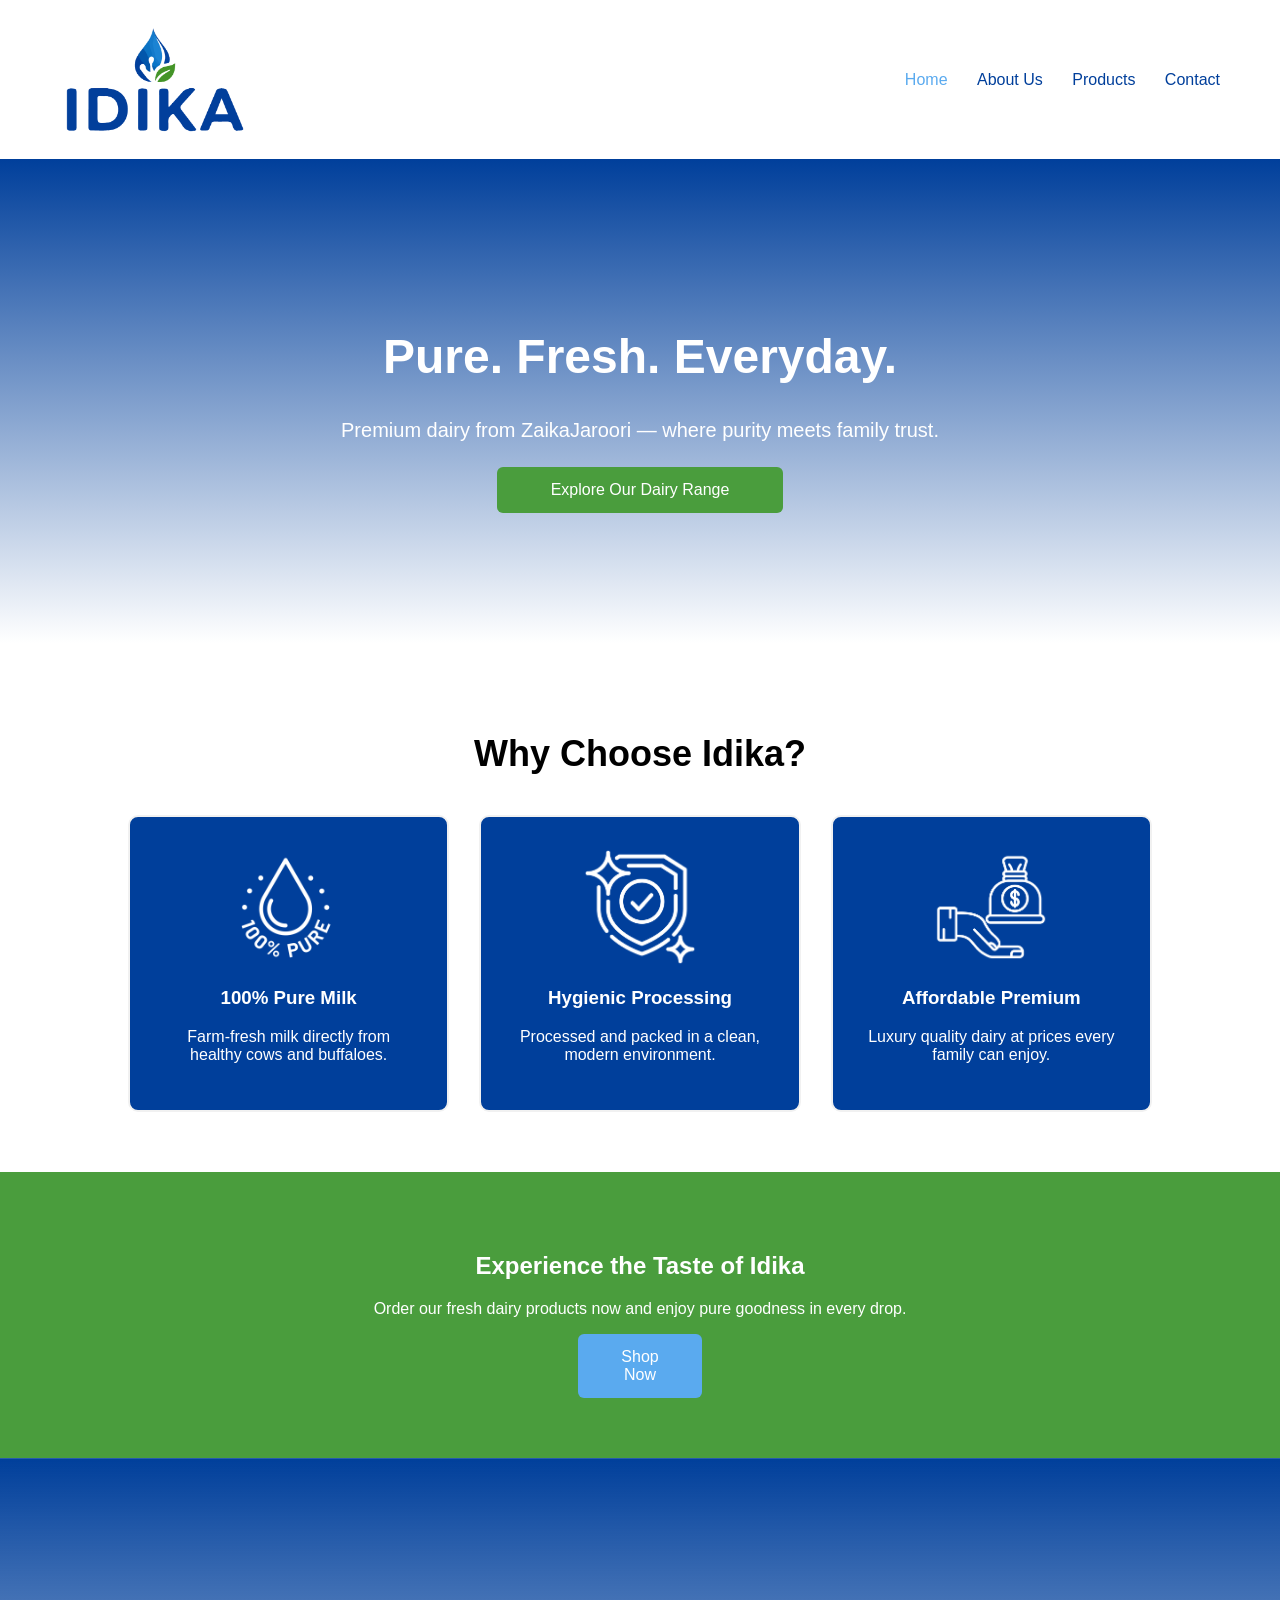
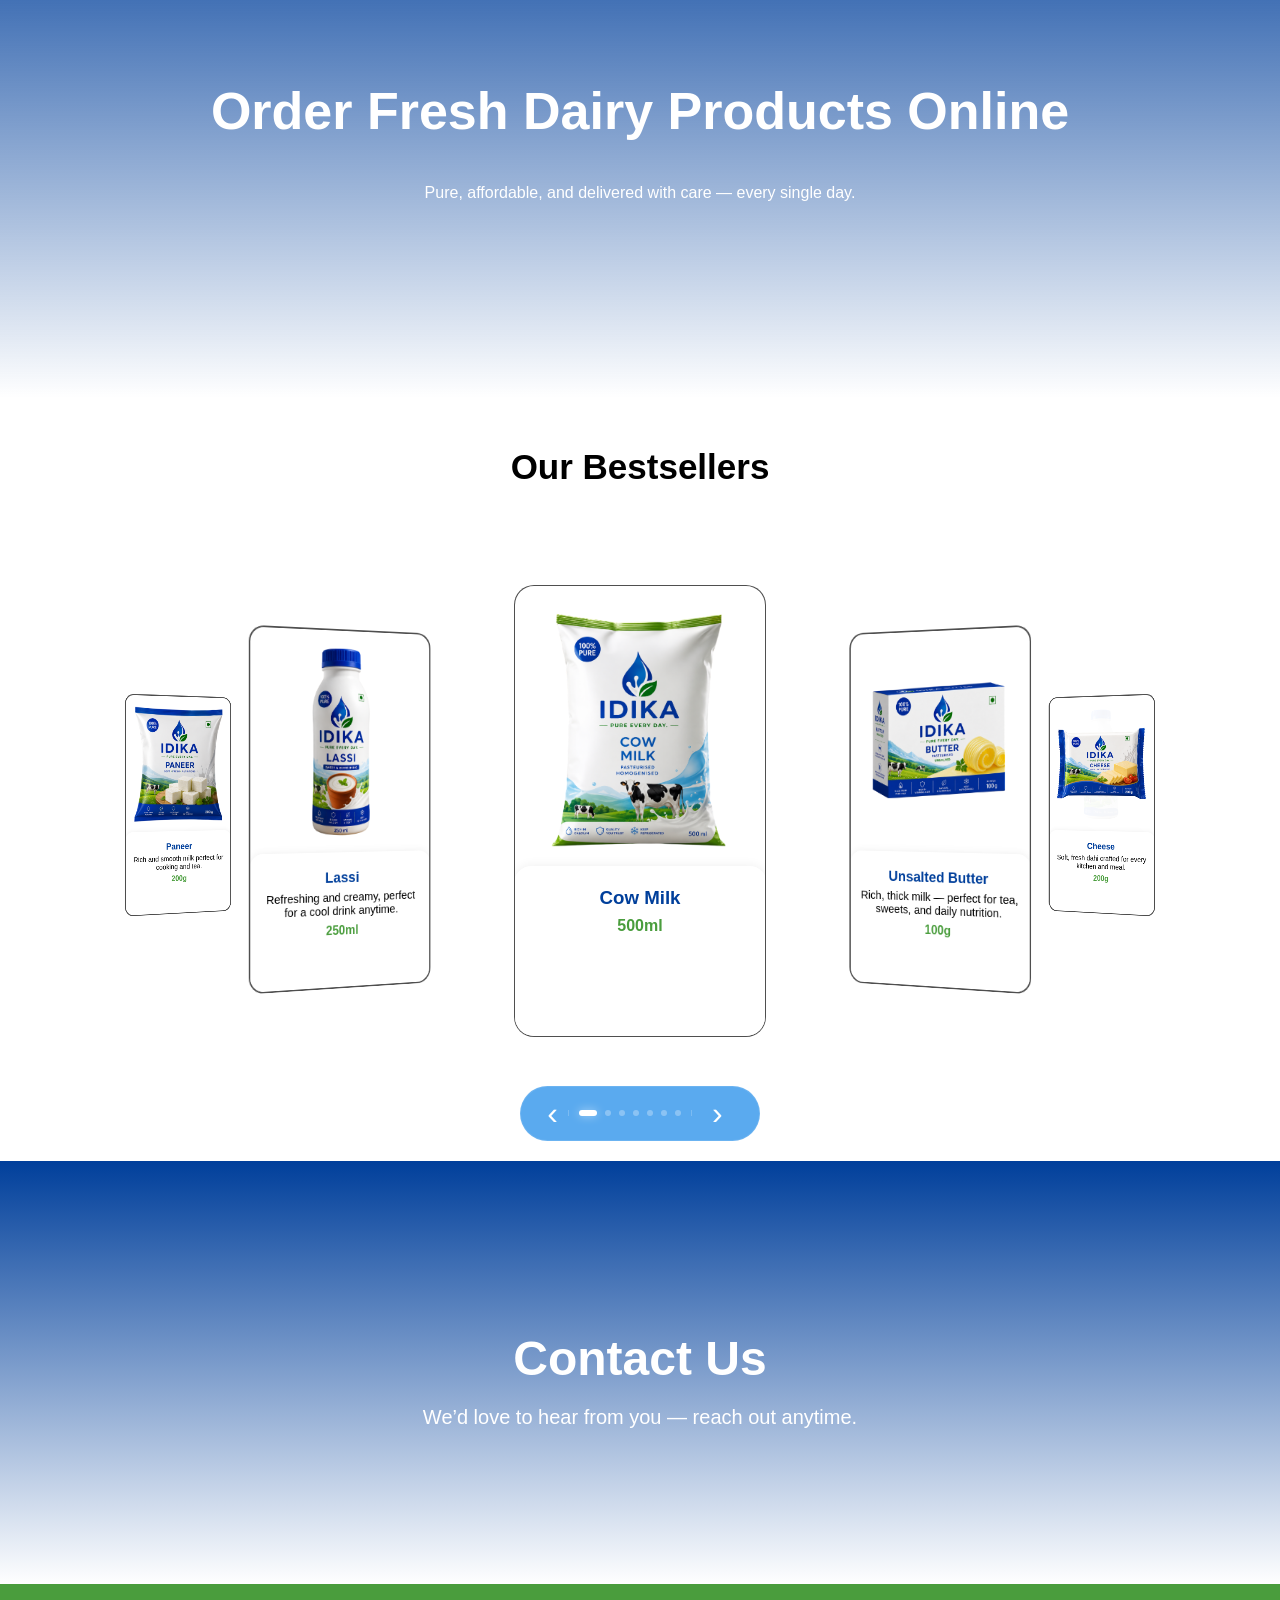
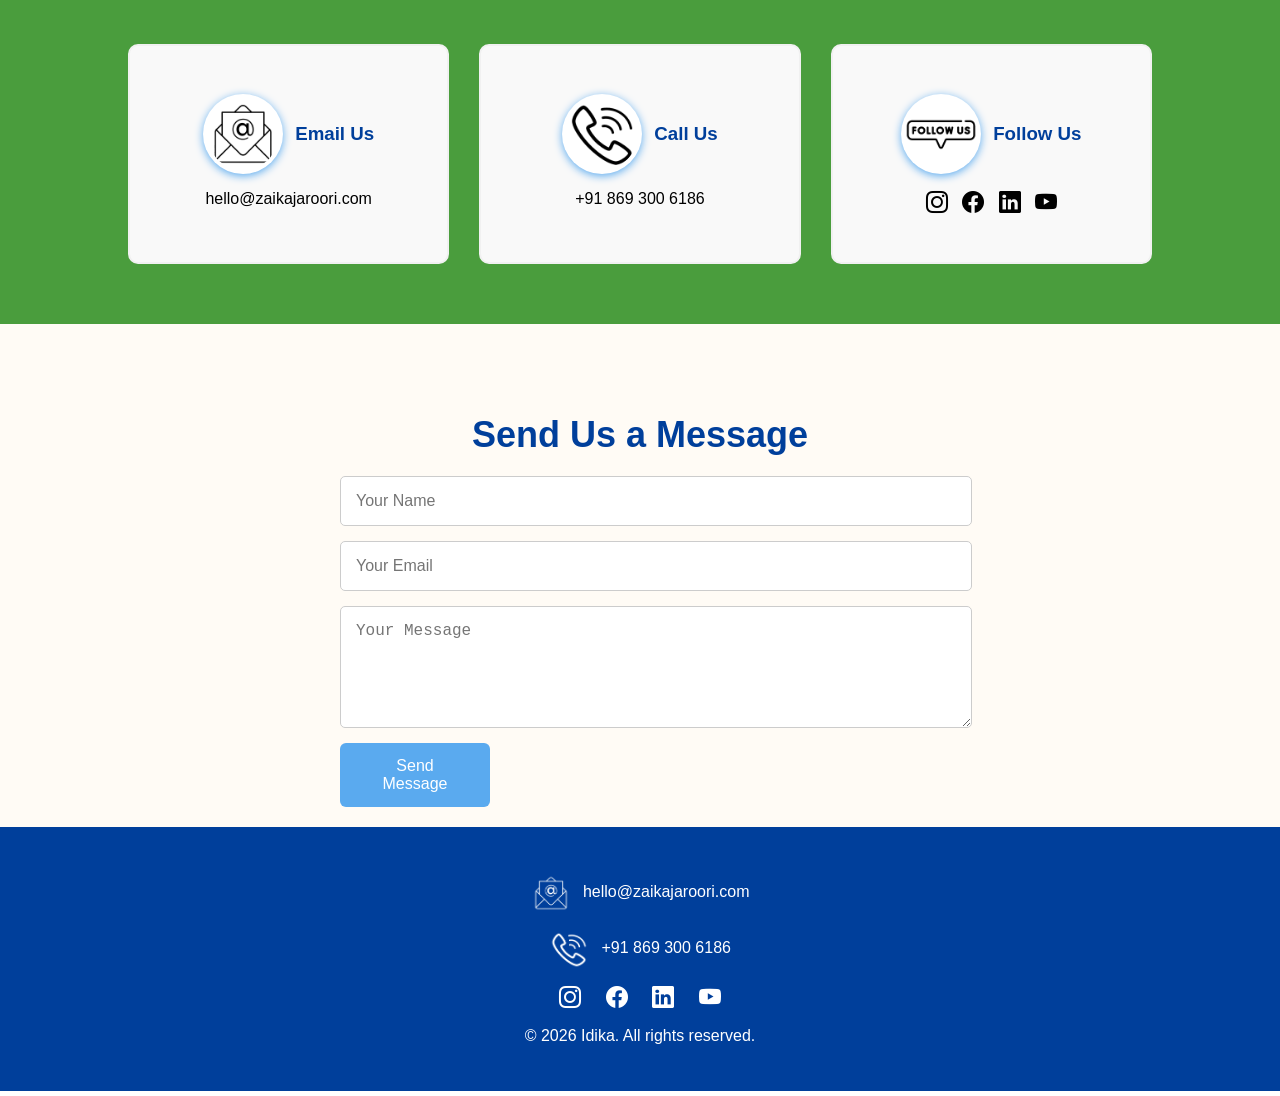
==== commit 9c61915d: "Update index.html" ====
--- a/index.html
+++ b/index.html
@@ -48,19 +48,19 @@
         <h2>Why Choose Idika?</h2>
         <div class="features">
             <div class="feature">
-                <img class="feature-badge" src="/our-brands/idika/assets/images/100%25-pure-milk-badge.png"
+                <img class="feature-badge" src="./assets/images/100%25-pure-milk-badge.png"
                     alt="100% pure milk badge">
                 <h3>100% Pure Milk</h3>
                 <p>Farm-fresh milk directly from healthy cows and buffaloes.</p>
             </div>
             <div class="feature">
-                <img class="feature-badge" src="/our-brands/idika/assets/images/hygienic-dairy-processing-badge.png"
+                <img class="feature-badge" src="./assets/images/hygienic-dairy-processing-badge.png"
                     alt="Hygienic dairy processing badge">
                 <h3>Hygienic Processing</h3>
                 <p>Processed and packed in a clean, modern environment.</p>
             </div>
             <div class="feature">
-                <img class="feature-badge" src="/our-brands/idika/assets/images/affordable-premium-dairy-badge.png"
+                <img class="feature-badge" src="./assets/images/affordable-premium-dairy-badge.png"
                     alt="Affordable premium badge">
                 <h3>Affordable Premium</h3>
                 <p>Luxury quality dairy at prices every family can enjoy.</p>
@@ -85,8 +85,8 @@
         <h2>Our Bestsellers</h2>
         <div class="carousel-stage" id="carousel-stage">
             <div class="carousel-card" id="card-0">
-                <a class="carousel-product" href="/our-brands/idika/products/cow-milk.html">
-                    <img src="/our-brands/idika/assets/images/idika-cow-milk.png" alt="Cow Milk">
+                <a class="carousel-product" href="./products/cow-milk.html">
+                    <img src="./assets/images/idika-cow-milk.png" alt="Cow Milk">
                     <div class="product-info">
                         <h3>Cow Milk</h3>
                         <p></p>
@@ -95,7 +95,7 @@
                 </a>
             </div>
             <div class="carousel-card" id="card-1">
-                <a class="carousel-product" href="/our-brands/idika/products/unsalted-butter.html">
+                <a class="carousel-product" href="./products/unsalted-butter.html">
                     <img src="./assets/images/idika-unsalted-butter.png" alt="unsalted Butter">
                     <div class="product-info">
                         <h3>Unsalted Butter</h3>
@@ -105,8 +105,8 @@
                 </a>
             </div>
             <div class="carousel-card" id="card-2">
-                <a class="carousel-product" href="/our-brands/idika/products/toned-milk.html">
-                    <img src="/our-brands/idika/assets/images/idika-toned-milk.png" alt="Toned Milk">
+                <a class="carousel-product" href="./products/toned-milk.html">
+                    <img src="./assets/images/idika-toned-milk.png" alt="Toned Milk">
                     <div class="product-info">
                         <h3>Toned Milk</h3>
                         <p>Cool, thick, and natural — the perfect balance of taste and health.</p>
@@ -115,8 +115,8 @@
                 </a>
             </div>
             <div class="carousel-card" id="card-3">
-                <a class="carousel-product" href="/our-brands/idika/products/cheese.html">
-                    <img src="/our-brands/idika/assets/images/idika-cheese.png" alt="Cheese">
+                <a class="carousel-product" href="./products/cheese.html">
+                    <img src="./assets/images/idika-cheese.png" alt="Cheese">
                     <div class="product-info">
                         <h3>Cheese</h3>
                         <p>Soft, fresh dahi crafted for every kitchen and meal.</p>
@@ -125,8 +125,8 @@
                 </a>
             </div>
             <div class="carousel-card" id="card-4">
-                <a class="carousel-product" href="/our-brands/idika/products/curd.html">
-                    <img src="/our-brands/idika/assets/images/idika-curd.png" alt="Curd">
+                <a class="carousel-product" href="./products/curd.html">
+                    <img src="./assets/images/idika-curd.png" alt="Curd">
                     <div class="product-info">
                         <h3>Curd</h3>
                         <p>Melts perfectly — delicious, creamy, and made from pure milk.</p>
@@ -135,8 +135,8 @@
                 </a>
             </div>
             <div class="carousel-card" id="card-5">
-                <a class="carousel-product" href="/our-brands/idika/products/paneer.html">
-                    <img src="/our-brands/idika/assets/images/idika-paneer.png" alt="Paneer">
+                <a class="carousel-product" href="./products/paneer.html">
+                    <img src="./assets/images/idika-paneer.png" alt="Paneer">
                     <div class="product-info">
                         <h3>Paneer</h3>
                         <p>Rich and smooth milk perfect for cooking and tea.</p>
@@ -145,8 +145,8 @@
                 </a>
             </div>
             <div class="carousel-card" id="card-6">
-                <a class="carousel-product" href="/our-brands/idika/products/lassi.html">
-                    <img src="/our-brands/idika/assets/images/idika-lassi.png" alt="Lassi">
+                <a class="carousel-product" href="./products/lassi.html">
+                    <img src="./assets/images/idika-lassi.png" alt="Lassi">
                     <div class="product-info">
                         <h3>Lassi</h3>
                         <p>Refreshing and creamy, perfect for a cool drink anytime.</p>
@@ -283,7 +283,7 @@
         </div>
 
         <div class="contact-card">
-            <h3> <img src="/our-brands/idika/assets/images/follow-us.png" alt=""> Follow Us</h3>
+            <h3> <img src="./assets/images/follow-us.png" alt=""> Follow Us</h3>
             <p>
                 <a aria-label="Instagram" href="https://www.instagram.com/Zaikajaroori" target="_blank">
                     <i class="bi bi-instagram social-icon" aria-hidden="true"></i>
@@ -332,9 +332,9 @@
         <p>© 2026 Idika. All rights reserved.</p>
     </footer>
 
-    <script src="assets/js/script.js"></script>
+    <script src="./assets/js/script.js"></script>
 
 </body>
 
 
-</html>+</html>
